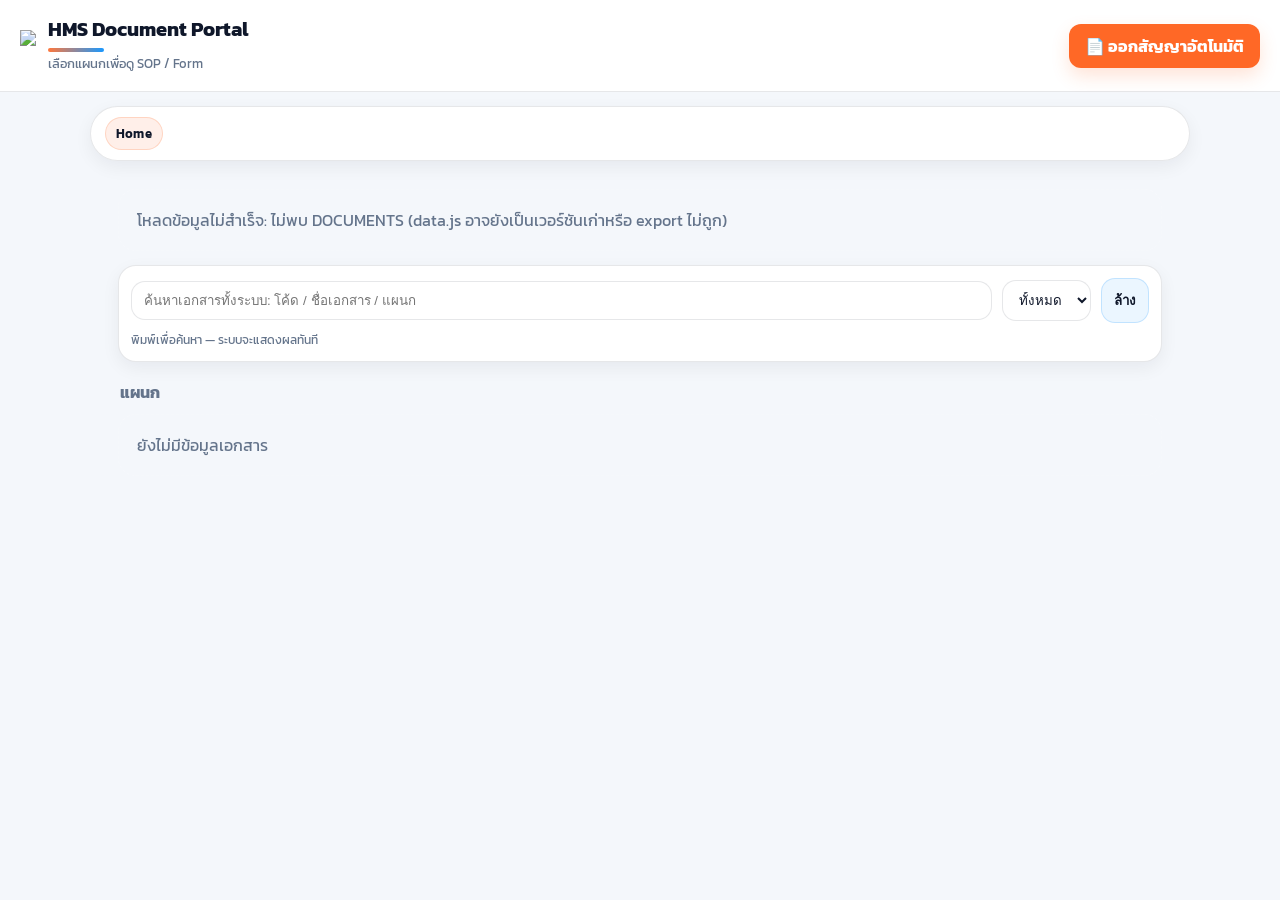
==== index.html @ 4b631b5f "Add files via upload" ====
<!doctype html>
<html lang="th">
<head>
  <meta charset="utf-8" />
  <meta name="viewport" content="width=device-width, initial-scale=1" />
  <title>HMS Document Portal</title>
  <link rel="stylesheet" href="style.css" />
  <!-- Cache busting: เปลี่ยนเลขท้ายเมื่ออัปเดต data.js -->
  <script src="https://script.google.com/macros/s/AKfycbwoxC25CaFW2_bswaItrq_OuajYh7gsA78AdLjAT5m0uGqXtdOHcvhyPQL_S8T27vEV/exec?format=js&v=20260223"></script>
</head>
<body>
  <header class="topbar">
    <div class="brand">
      <div class="brand-logo"><img class="brand-img" src="https://www.humansoft.co.th/assets/images/logos/logo-text.svg" alt="Humansoft" loading="lazy" referrerpolicy="no-referrer" /></div>
      <div>
        <div class="brand-title">HMS Document Portal</div>
        <div class="brand-sub">เลือกแผนกเพื่อดู SOP / Form</div>
      </div>
    </div>

    <a class="btn-contract" target="_blank"
       href="https://script.google.com/macros/s/AKfycbyyQfedHKT8nYrEz9wgghMWUBE8XlbXi8UFg5OtmXmQ_pepdoXEgoOCa4VqMFRtGZeR/exec">
      📄 ออกสัญญาอัตโนมัติ
    </a>
</header>
  <!-- ===== Breadcrumb Start ===== -->
  <nav class="breadcrumb" aria-label="Breadcrumb">
    <div id="breadcrumbContainer"></div>
  </nav>
  <!-- ===== Breadcrumb End ===== -->


  <main class="container">
    <!-- ✅ สรุปจำนวนทั้งบริษัท -->
    <div class="stats" id="stats"></div>

    <!-- ✅ Search ทั้งระบบ -->
    <div class="searchbar">
      <div class="searchrow">
        <input id="q" class="searchinput" placeholder="ค้นหาเอกสารทั้งระบบ: โค้ด / ชื่อเอกสาร / แผนก" autocomplete="off" />
        <select id="typeFilter" class="searchselect" title="กรองประเภท">
          <option value="all">ทั้งหมด</option>
          <option value="sop">SOP</option>
          <option value="form">Form</option>
        </select>
        <button id="btnClear" class="searchbtn" type="button">ล้าง</button>
      </div>
      <div id="searchHint" class="searchhint">พิมพ์เพื่อค้นหา — ระบบจะแสดงผลทันที</div>
    </div>

    <div id="searchResults" class="results" style="display:none;"></div>

    <h2 class="section-title">แผนก</h2>
    <div id="deptGrid" class="grid"></div>
  </main>

  <script>
    const grid = document.getElementById("deptGrid");
    const statsEl = document.getElementById("stats");
    const qEl = document.getElementById("q");
    const typeFilterEl = document.getElementById("typeFilter");
    const resultsEl = document.getElementById("searchResults");
    const btnClear = document.getElementById("btnClear");

    const DOCS = window.DOCUMENTS || (typeof DOCUMENTS !== "undefined" ? DOCUMENTS : null);

    function safeStr(v){ return (v ?? "").toString(); }
    function norm(s){ return safeStr(s).trim().toLowerCase(); }

    function buildKeys() {
      let keys = Object.keys(DOCS || {});
      keys = keys.filter(k => {
        const d = DOCS[k] || {};
        const sopCount = (d.sop || []).length;
        const formCount = (d.form || []).length;
        return (sopCount + formCount) > 0;
      });

      keys.sort((a, b) => {
        if (a === "Formที่ใช้บ่อย") return -1;
        if (b === "Formที่ใช้บ่อย") return 1;
        return a.localeCompare(b, "th");
      });

      return keys;
    }

    function renderDeptGrid(keys) {
      grid.innerHTML = keys.map(k => {
        const d = DOCS[k] || {};
        const sopCount = (d.sop || []).length;
        const formCount = (d.form || []).length;

        return `
          <a class="card" href="department.html?dept=${encodeURIComponent(k)}">
            <div class="card-head">
              <div class="card-ic">${d.icon || "📁"}</div>
              <div>
                <div class="card-title">${d.name || k}</div>
                <div class="card-desc">${d.desc || ""}</div>
              </div>
            </div>
            <div class="card-meta">
              <span class="pill">SOP ${sopCount}</span>
              <span class="pill">Form ${formCount}</span>
            </div>
          </a>
        `;
      }).join("");

      if (!grid.innerHTML.trim()) {
        grid.innerHTML = `<div class="empty">ยังไม่มีข้อมูลเอกสาร</div>`;
      }
    }

    function computeStats(keys){
      let totalSop = 0, totalForm = 0;
      keys.forEach(k => {
        const d = DOCS[k] || {};
        totalSop += (d.sop || []).length;
        totalForm += (d.form || []).length;
      });
      return { deptCount: keys.length, totalSop, totalForm, totalDocs: totalSop + totalForm };
    }

    function renderStats(s){
      statsEl.innerHTML = `
        <div class="stat">
          <div class="stat-k">แผนกทั้งหมด</div>
          <div class="stat-v">${s.deptCount}</div>
        </div>
        <div class="stat">
          <div class="stat-k">SOP ทั้งหมด</div>
          <div class="stat-v">${s.totalSop}</div>
        </div>
        <div class="stat">
          <div class="stat-k">Form ทั้งหมด</div>
          <div class="stat-v">${s.totalForm}</div>
        </div>
        <div class="stat">
          <div class="stat-k">เอกสารรวม</div>
          <div class="stat-v">${s.totalDocs}</div>
        </div>
      `;
    }

    function buildAllDocs(keys){
      const out = [];
      keys.forEach(k => {
        const d = DOCS[k] || {};
        const deptName = d.name || k;
        const deptIcon = d.icon || "📁";
        (d.sop || []).forEach(item => out.push({
          type: "sop",
          deptKey: k,
          deptName,
          deptIcon,
          code: safeStr(item.code),
          title: safeStr(item.title),
          url: safeStr(item.url),
          version: safeStr(item.version || item.ver || ""),
          updated: safeStr(item.updated || item.last_updated || "")
        }));
        (d.form || []).forEach(item => out.push({
          type: "form",
          deptKey: k,
          deptName,
          deptIcon,
          code: safeStr(item.code),
          title: safeStr(item.title),
          url: safeStr(item.url),
          version: safeStr(item.version || item.ver || ""),
          updated: safeStr(item.updated || item.last_updated || "")
        }));
      });
      return out;
    }

    function matches(item, q){
      if (!q) return true;
      const hay = norm(
        `${item.deptKey} ${item.deptName} ${item.type} ${item.code} ${item.title}`
      );
      return hay.includes(q);
    }

    function renderResults(list){
      if (!list.length){
        resultsEl.style.display = "block";
        resultsEl.innerHTML = `<div class="empty">ไม่พบผลลัพธ์</div>`;
        return;
      }

      const limited = list.slice(0, 50); // กันยาวเกิน
      resultsEl.style.display = "block";
      resultsEl.innerHTML = `
        <div class="results-head">
          <div class="results-title">ผลลัพธ์ (${list.length}${list.length>50 ? "+":""})</div>
          <div class="results-sub">แสดงสูงสุด 50 รายการ</div>
        </div>
        <div class="results-list">
          ${limited.map(item => {
            const label = item.type === "sop" ? "📘 SOP" : "🧾 Form";
            const badgeVer = item.version ? `<span class="badge">v${item.version}</span>` : "";
            const badgeUpd = item.updated ? `<span class="badge ghost">${item.updated}</span>` : "";
            const right = item.url
              ? `<a class="btn-download" href="${item.url}" target="_blank" rel="noopener">⬇ ดาวน์โหลด</a>`
              : `<span class="btn-disabled">ยังไม่พร้อม</span>`;
            const openDept = `docs.html?dept=${encodeURIComponent(item.deptKey)}&type=${encodeURIComponent(item.type)}`;

            return `
              <div class="doc-card">
                <div class="doc-left">
                  <div class="doc-ic">${item.deptIcon}</div>
                  <div>
                    <div class="doc-title">${label} · ${item.deptName}</div>
                    <div class="doc-sub">
                      <span class="mono">${item.code}</span>
                      <span class="sep">—</span>
                      <span>${item.title}</span>
                      ${badgeVer}
                      ${badgeUpd}
                    </div>
                    <a class="link-muted" href="${openDept}">ดูเอกสารในแผนก</a>
                  </div>
                </div>
                ${right}
              </div>
            `;
          }).join("")}
        </div>
      `;
    }

    function runSearch(){
      const keys = buildKeys();
      const allDocs = buildAllDocs(keys);

      const q = norm(qEl.value);
      const typeFilter = typeFilterEl.value;

      const filtered = allDocs.filter(item => {
        const typeOk = (typeFilter === "all") || (item.type === typeFilter);
        return typeOk && matches(item, q);
      });

      const hasQuery = q.length > 0 || typeFilter !== "all";

      if (!hasQuery){
        resultsEl.style.display = "none";
        resultsEl.innerHTML = "";
        return;
      }
      renderResults(filtered);
    }

    // boot
    if (!DOCS) {
      statsEl.innerHTML = `<div class="empty">โหลดข้อมูลไม่สำเร็จ: ไม่พบ DOCUMENTS (data.js อาจยังเป็นเวอร์ชันเก่าหรือ export ไม่ถูก)</div>`;
      grid.innerHTML = `<div class="empty">ยังไม่มีข้อมูลเอกสาร</div>`;
    } else {
      const keys = buildKeys();
      renderStats(computeStats(keys));
      renderDeptGrid(keys);

      qEl.addEventListener("input", runSearch);
      typeFilterEl.addEventListener("change", runSearch);
      btnClear.addEventListener("click", () => {
        qEl.value = "";
        typeFilterEl.value = "all";
        runSearch();
        qEl.focus();
      });
    }
  </script>

<script>
(function(){
  const el = document.getElementById("breadcrumbContainer");
  if(!el) return;
  el.innerHTML = '<span class="bc-item is-current" aria-current="page">Home</span>';
})();
</script>

</body>
</html>
---- style.css ----
@import url('https://fonts.googleapis.com/css2?family=Kanit:wght@300;400;500;600;700;800&display=swap');

:root{
  --bg:#f6f8fb;
  --card:rgba(255,255,255,.92);
  --muted:#475569;
  --text:#0f172a;
  --line:rgba(15,23,42,.10);

  --brand:#ff6826;   /* Humansoft Orange */
  --accent:#008dff;  /* Humansoft Blue */

  --pill:rgba(15,23,42,.06);
  --shadow:0 10px 30px rgba(15,23,42,.08);
  --shadow2:0 16px 44px rgba(15,23,42,.12);
  --r:16px;
}

*{ box-sizing:border-box; }
body{
  margin:0;
  font-family:"Kanit", ui-sans-serif, system-ui, -apple-system, Segoe UI, Roboto, Arial, sans-serif;
  background: radial-gradient(1200px 600px at 20% -10%, rgba(0,141,255,.12), transparent 60%), radial-gradient(1000px 520px at 80% 0%, rgba(255,104,38,.12), transparent 55%), var(--bg);
  color:var(--text);
}

a{ color:inherit; }

.topbar{
  display:flex;
  align-items:center;
  gap:16px;
  padding:18px 20px;
  border-bottom:1px solid var(--line);
  position:sticky;
  top:0;
  backdrop-filter: blur(10px);
  background: rgba(246,248,251,.78);
  z-index:10;
}

.brand{ display:flex; align-items:center; gap:12px; }
.brand.small .brand-title{ font-size:18px; }
.brand.small .brand-sub{ font-size:13px; }
.brand-logo{
  width:42px; height:42px;
  border-radius:14px;
  background: rgba(15,23,42,.06);
  display:flex; align-items:center; justify-content:center;
  font-size:20px;
}
.brand-title{ font-size:20px; font-weight:700; line-height:1.1; }
.brand-sub{ font-size:13px; color:var(--muted); margin-top:2px; }

.back{
  text-decoration:none;
  color:var(--muted);
  padding:8px 10px;
  border:1px solid var(--line);
  border-radius:12px;
}
.back:hover{ color:var(--text); }

.btn-contract{
  margin-left:auto;
  background: var(--brand);
  color:#fff;
  font-weight:700;
  padding:10px 14px;
  border-radius:14px;
  text-decoration:none;
  white-space:nowrap;
}
.btn-contract:hover{ filter:brightness(.95); }

.container{
  max-width:1080px;
  margin:0 auto;
  padding:22px 18px 40px;
}

.grid{
  display:grid;
  grid-template-columns: repeat(auto-fit, minmax(260px, 1fr));
  gap:14px;
}

.card{
  text-decoration:none;
  background: rgba(16,26,46,.75);
  border:1px solid var(--line);
  border-radius:18px;
  padding:14px;
  transition: transform .08s ease, border-color .12s ease;
}
.card:hover{ transform: translateY(-1px); border-color: rgba(255,255,255,.18); }
.card-head{ display:flex; gap:12px; align-items:flex-start; }
.card-ic{
  width:40px; height:40px;
  border-radius:14px;
  background: rgba(15,23,42,.06);
  display:flex; align-items:center; justify-content:center;
  font-size:20px;
}
.card-title{ font-size:18px; font-weight:700; }
.card-desc{ font-size:13px; color:var(--muted); margin-top:2px; }
.card-meta{ margin-top:12px; display:flex; gap:8px; flex-wrap:wrap; }
.pill{
  font-size:12px;
  padding:4px 10px;
  border-radius:999px;
  background: var(--pill);
  border:1px solid var(--line);
  color: var(--muted);
}

.actions{ display:flex; gap:12px; flex-wrap:wrap; }
.btn{
  display:inline-flex;
  align-items:center;
  gap:8px;
  padding:10px 14px;
  border-radius:14px;
  border:1px solid var(--line);
  background: rgba(255,255,255,.06);
  text-decoration:none;
  font-weight:700;
}
.btn:hover{ border-color: rgba(255,255,255,.18); }

.doc-list{ display:flex; flex-direction:column; gap:10px; }
.doc-card{
  background: rgba(16,26,46,.75);
  border:1px solid var(--line);
  border-radius:18px;
  padding:12px;
  display:flex;
  align-items:center;
  justify-content:space-between;
  gap:12px;
}
.doc-left{ display:flex; gap:12px; align-items:flex-start; }
.doc-ic{
  width:38px; height:38px;
  border-radius:14px;
  background: rgba(15,23,42,.06);
  display:flex; align-items:center; justify-content:center;
}
.doc-title{ font-weight:700; font-size:15px; line-height:1.35; }

.btn-download{
  text-decoration:none;
  font-weight:800;
  padding:8px 12px;
  border-radius:14px;
  background: rgba(255,255,255,.10);
  border:1px solid rgba(255,255,255,.14);
  white-space:nowrap;
}
.btn-download:hover{ border-color: rgba(255,255,255,.24); }

.btn-disabled{
  font-weight:800;
  padding:8px 12px;
  border-radius:14px;
  background: rgba(255,255,255,.04);
  border:1px dashed rgba(255,255,255,.14);
  color: var(--muted);
  white-space:nowrap;
}

.empty{
  padding:18px;
  border:1px dashed rgba(255,255,255,.14);
  border-radius:18px;
  color: var(--muted);
  background: rgba(255,255,255,.03);
}


/* ===== Enhancements: Stats + Search + Badges (2026-02) ===== */

.section-title{
  margin: 18px 2px 10px;
  font-size: 16px;
  color: var(--muted);
  font-weight: 700;
}

.stats{
  display:grid;
  grid-template-columns: repeat(auto-fit, minmax(160px, 1fr));
  gap:10px;
  margin-bottom: 14px;
}
.stats.compact{
  grid-template-columns: repeat(auto-fit, minmax(140px, 1fr));
  margin-bottom: 12px;
}
.stat{
  background: rgba(16,26,46,.65);
  border:1px solid var(--line);
  border-radius:18px;
  padding:12px 14px;
}
.stat-k{ font-size:12px; color: var(--muted); }
.stat-v{ font-size:22px; font-weight:800; margin-top:2px; }

.searchbar{
  background: rgba(16,26,46,.55);
  border:1px solid var(--line);
  border-radius:18px;
  padding:12px;
  margin-bottom: 12px;
}
.searchbar.compact{ padding:10px; }
.searchrow{
  display:flex;
  gap:10px;
  align-items:center;
  flex-wrap:wrap;
}
.searchinput{
  flex: 1 1 320px;
  padding:11px 12px;
  border-radius:14px;
  border:1px solid var(--line);
  background: rgba(255,255,255,.04);
  color: var(--text);
  outline: none;
}
.searchinput:focus{ border-color: rgba(255,255,255,.22); }

.searchselect{
  padding:11px 12px;
  border-radius:14px;
  border:1px solid var(--line);
  background: rgba(255,255,255,.04);
  color: var(--text);
  outline: none;
}
.searchselect:focus{ border-color: rgba(255,255,255,.22); }

.searchbtn{
  padding:11px 12px;
  border-radius:14px;
  border:1px solid var(--line);
  background: rgba(255,255,255,.06);
  color: var(--text);
  font-weight:800;
  cursor:pointer;
}
.searchbtn:hover{ border-color: rgba(255,255,255,.18); }

.searchhint{
  margin-top:8px;
  color: var(--muted);
  font-size: 12px;
}

.results{ margin-bottom: 14px; }
.results-head{
  display:flex;
  align-items:baseline;
  justify-content:space-between;
  margin: 8px 2px 10px;
}
.results-title{ font-weight:800; }
.results-sub{ color: var(--muted); font-size: 12px; }
.results-list{ display:flex; flex-direction:column; gap:10px; }

.doc-sub{
  margin-top:4px;
  color: var(--muted);
  font-size: 13px;
  line-height: 1.35;
}
.mono{
  font-family: ui-monospace, SFMono-Regular, Menlo, Monaco, Consolas, "Liberation Mono", "Courier New", monospace;
  font-weight: 700;
  color: var(--text);
}
.sep{ opacity: .8; margin: 0 6px; }

.badge{
  display:inline-block;
  margin-left:8px;
  padding:2px 8px;
  border-radius:999px;
  font-size: 12px;
  font-weight: 800;
  border: 1px solid rgba(255,255,255,.14);
  background: rgba(15,23,42,.06);
  color: var(--text);
  vertical-align: middle;
}
.badge.ghost{
  background: rgba(255,255,255,.04);
  color: var(--muted);
}

.link-muted{
  display:inline-block;
  margin-top:6px;
  color: var(--muted);
  font-size: 12px;
  text-decoration:none;
}
.link-muted:hover{ color: var(--text); text-decoration: underline; }


/* ===== Humansoft logo in header ===== */
.hs-logo{
  height: 28px;
  width: auto;
  margin-left: auto;
  opacity: .95;
  filter: drop-shadow(0 6px 16px rgba(15,23,42,.12));
}

/* ===== Breadcrumb ===== */
.breadcrumb{
  max-width: 1100px;
  margin: 14px auto 6px;
  padding: 10px 14px;
  border: 1px solid var(--line);
  border-radius: 999px;
  background: rgba(255,255,255,.80);
  backdrop-filter: blur(10px);
  display: flex;
  align-items: center;
  gap: 8px;
  box-shadow: 0 6px 18px rgba(15,23,42,.06);
}
#breadcrumbContainer{ display:flex; flex-wrap:wrap; align-items:center; gap:8px; }

.bc-item{
  color: var(--muted);
  text-decoration: none;
  font-weight: 600;
  font-size: 13px;
  letter-spacing: .2px;
  padding: 6px 10px;
  border-radius: 999px;
  transition: transform .18s ease, color .18s ease, background-color .18s ease, box-shadow .18s ease;
}
.bc-item:hover{
  color: var(--accent);
  background: rgba(0,141,255,.08);
  transform: translateY(-1px);
}
.bc-item.is-current{
  color: var(--text);
  background: rgba(255,104,38,.10);
  border: 1px solid rgba(255,104,38,.20);
}
.bc-sep{
  color: rgba(71,85,105,.70);
  font-weight: 800;
}

/* ===== Corporate polish: smooth hover for cards/buttons ===== */
.card{
  background: var(--card);
  border: 1px solid var(--line);
  border-radius: calc(var(--r) + 2px);
  box-shadow: var(--shadow);
  transition: transform .22s cubic-bezier(.2,.8,.2,1),
              box-shadow .22s cubic-bezier(.2,.8,.2,1),
              border-color .22s ease,
              background-color .22s ease;
}
.card:hover{
  transform: translateY(-2px);
  box-shadow: var(--shadow2);
  border-color: rgba(0,141,255,.22);
}
.card:active{ transform: translateY(0px) scale(.99); }

.btn, .btn-contract, .back{
  transition: transform .18s ease, box-shadow .18s ease, background-color .18s ease, border-color .18s ease;
}
.btn:hover, .btn-contract:hover, .back:hover{
  transform: translateY(-1px);
  box-shadow: 0 10px 22px rgba(15,23,42,.10);
}
.btn:active, .btn-contract:active, .back:active{
  transform: translateY(0px) scale(.99);
}

:focus-visible{
  outline: 3px solid rgba(0,141,255,.25);
  outline-offset: 3px;
  border-radius: 10px;
}

/* heading accent line (ปลอดภัย ไม่กระทบโครง) */
.brand-title{
  position: relative;
}
.brand-title::after{
  content:"";
  display:block;
  width: 56px;
  height: 4px;
  margin-top: 8px;
  border-radius: 999px;
  background: linear-gradient(90deg, var(--brand), var(--accent));
  opacity: .9;
}

/* reduce motion */
@media (prefers-reduced-motion: reduce){
  *{ transition: none !important; scroll-behavior:auto !important; }
}


/* ===== MERGED Light Corporate Overrides (2026-02-23) ===== */
:root{
  --bg:#f4f7fb;
  --card:#ffffff;
  --muted:#64748b;
  --text:#0f172a;
  --line:rgba(15,23,42,.10);
}

body{
  background: var(--bg) !important;
}

/* Header: clean white, button on top-right */
.topbar{
  background:#ffffff !important;
  border-bottom:1px solid var(--line) !important;
  backdrop-filter:none !important;
}

/* Brand logo as Humansoft image */
.brand-logo{
  width:auto !important;
  height:auto !important;
  background: transparent !important;
  border-radius: 0 !important;
  font-size: 0 !important;
}
.brand-img{
  height: 32px;
  width: auto;
  display:block;
}

/* Keep action button rightmost */
.btn-contract{
  margin-left:auto !important;
  border-radius: 12px !important;
  padding: 10px 16px !important;
  box-shadow: 0 8px 18px rgba(255,104,38,.18) !important;
}
.btn-contract:hover{ filter:brightness(.97); }

/* Remove duplicate logo element if still present */
.hs-logo{ display:none !important; }

/* Stats + Search + Cards: make them white instead of dark */
.stat,
.searchbar,
.card,
.doc-card{
  background:#ffffff !important;
  border:1px solid var(--line) !important;
  box-shadow: 0 6px 18px rgba(15,23,42,.06) !important;
}

.searchinput,
.searchselect{
  background:#ffffff !important;
  border:1px solid var(--line) !important;
  color: var(--text) !important;
}
.searchbtn{
  background: rgba(0,141,255,.08) !important;
  border:1px solid rgba(0,141,255,.18) !important;
}
.searchbtn:hover{ background: rgba(0,141,255,.12) !important; }

/* Pills + badges softer on light */
.pill{
  background: rgba(15,23,42,.06) !important;
  border:1px solid rgba(15,23,42,.10) !important;
  color: var(--muted) !important;
}
.badge{
  border:1px solid rgba(15,23,42,.10) !important;
  background: rgba(15,23,42,.06) !important;
}
.badge.ghost{
  background: rgba(15,23,42,.04) !important;
}

/* Download button: more "makes sense" */
.btn-download{
  background: var(--accent) !important;
  border: none !important;
  color: #fff !important;
  font-weight: 800 !important;
  padding: 8px 14px !important;
  border-radius: 12px !important;
  box-shadow: 0 8px 18px rgba(0,141,255,.18) !important;
}
.btn-download:hover{
  filter: brightness(.96) !important;
}

/* Disabled state stays subtle */
.btn-disabled{
  background: rgba(15,23,42,.04) !important;
  border:1px dashed rgba(15,23,42,.18) !important;
}

/* Breadcrumb already light; keep as-is but ensure contrast */
.breadcrumb{
  background: rgba(255,255,255,.95) !important;
}

/* Fix muted links readability on light */
.link-muted{ color: var(--muted) !important; }
.link-muted:hover{ color: var(--text) !important; }

/* Ensure card hover still nice on light */
.card:hover{
  border-color: rgba(0,141,255,.22) !important;
}
.doc-card:hover{
  border-color: rgba(0,141,255,.18) !important;
}
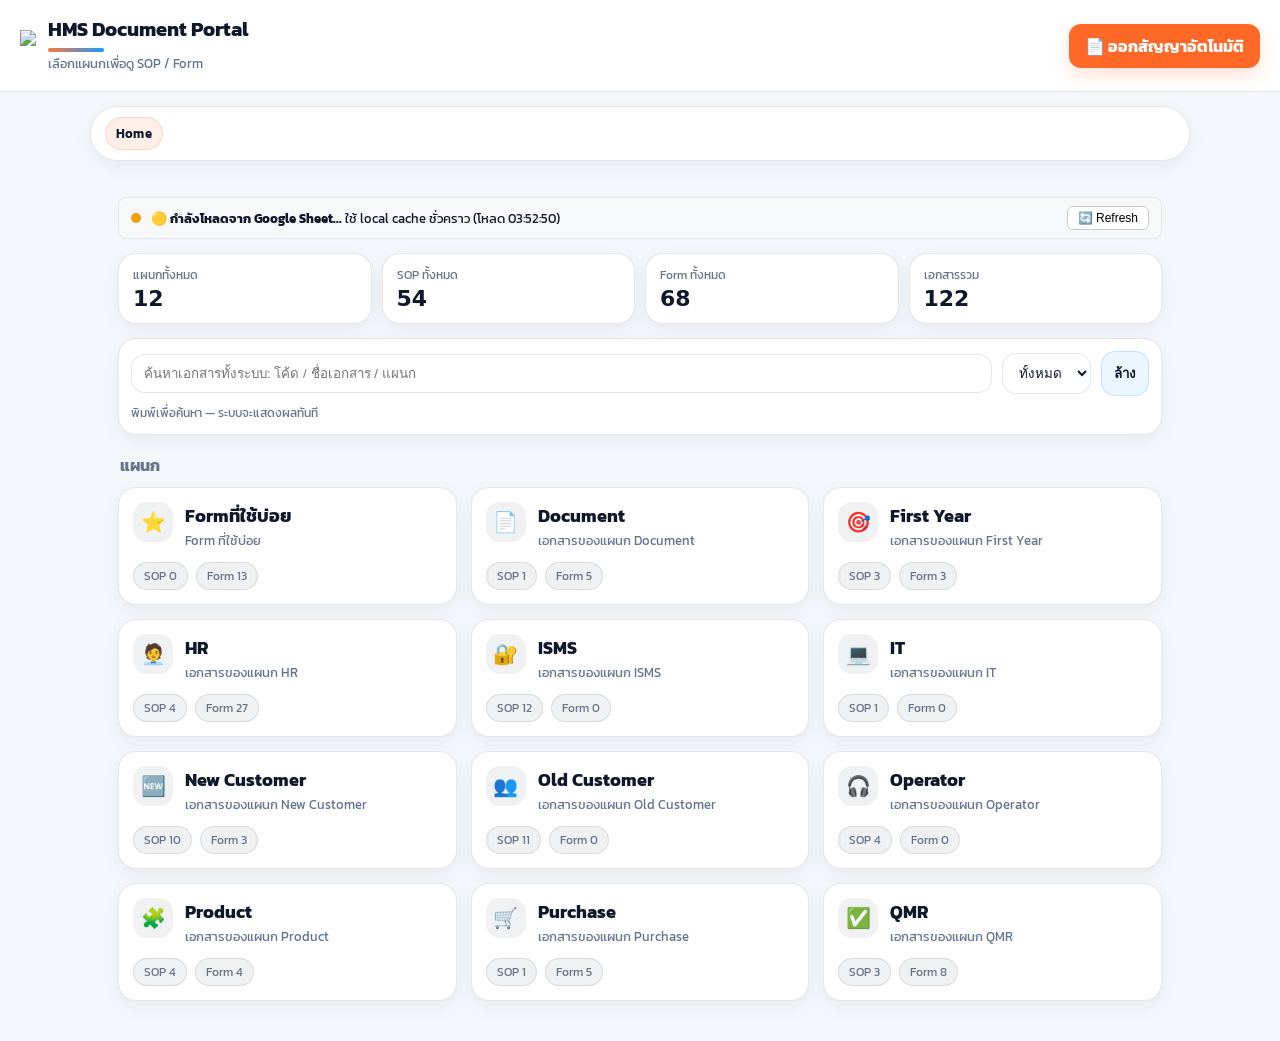
==== commit c53b1574: "Add files via upload" ====
--- a/index.html
+++ b/index.html
@@ -5,8 +5,19 @@
   <meta name="viewport" content="width=device-width, initial-scale=1" />
   <title>HMS Document Portal</title>
   <link rel="stylesheet" href="style.css" />
-  <!-- Cache busting: เปลี่ยนเลขท้ายเมื่ออัปเดต data.js -->
-  <script src="https://script.google.com/macros/s/AKfycbwoxC25CaFW2_bswaItrq_OuajYh7gsA78AdLjAT5m0uGqXtdOHcvhyPQL_S8T27vEV/exec?format=js&v=20260223"></script>
+
+  <!-- ============================================================ -->
+  <!-- 🔄 HYBRID DATA LOADING — Pure Static (No Apps Script)         -->
+  <!--    1) data.js (local)        = baseline render                -->
+  <!--    2) sheet-loader.js (live) = async fetch CSV จาก Sheet      -->
+  <!--    3) re-render หลังโหลด    = ข้อมูลล่าสุดเสมอ              -->
+  <!-- ============================================================ -->
+  <script src="data.js?v=20260427"></script>
+  <script src="sheet-loader.js?v=20260427"></script>
+  <script>
+    window.__DATA_SOURCE__ = "local";
+    window.__DATA_LOADED_AT__ = new Date().toISOString();
+  </script>
 </head>
 <body>
   <header class="topbar">
@@ -19,7 +30,7 @@
     </div>
 
     <a class="btn-contract" target="_blank"
-       href="https://script.google.com/macros/s/AKfycbyyQfedHKT8nYrEz9wgghMWUBE8XlbXi8UFg5OtmXmQ_pepdoXEgoOCa4VqMFRtGZeR/exec">
+       href="https://script.google.com/macros/s/AKfycbyk6iSvJttfwoQ1PmQD_h-_3Cxkp8AEmJtpWrxV7bpDMcEc3YlZYMUVerOeUfLD35jv/exec">
       📄 ออกสัญญาอัตโนมัติ
     </a>
 </header>
@@ -31,6 +42,13 @@
 
 
   <main class="container">
+    <!-- 🟢 Data Freshness Indicator -->
+    <div id="dataStatus" style="display:flex;align-items:center;gap:10px;font-size:13px;margin:8px 0 14px 0;padding:8px 12px;border-radius:8px;background:#f6f8fa;border:1px solid #e1e4e8;">
+      <span id="dataStatusDot" style="width:10px;height:10px;border-radius:50%;background:#999;"></span>
+      <span id="dataStatusText">กำลังตรวจสอบแหล่งข้อมูล...</span>
+      <button id="btnHardRefresh" type="button" style="margin-left:auto;padding:4px 10px;border:1px solid #ccc;border-radius:6px;background:#fff;cursor:pointer;font-size:12px;">🔄 Refresh</button>
+    </div>
+
     <!-- ✅ สรุปจำนวนทั้งบริษัท -->
     <div class="stats" id="stats"></div>
 
@@ -62,7 +80,8 @@
     const resultsEl = document.getElementById("searchResults");
     const btnClear = document.getElementById("btnClear");
 
-    const DOCS = window.DOCUMENTS || (typeof DOCUMENTS !== "undefined" ? DOCUMENTS : null);
+    // ใช้ let แทน const — จะ reassign หลัง sheet-loader fetch สำเร็จ
+    let DOCS = window.DOCUMENTS || (typeof DOCUMENTS !== "undefined" ? DOCUMENTS : null);
 
     function safeStr(v){ return (v ?? "").toString(); }
     function norm(s){ return safeStr(s).trim().toLowerCase(); }
@@ -204,7 +223,7 @@
             const badgeVer = item.version ? `<span class="badge">v${item.version}</span>` : "";
             const badgeUpd = item.updated ? `<span class="badge ghost">${item.updated}</span>` : "";
             const right = item.url
-              ? `<a class="btn-download" href="${item.url}" target="_blank" rel="noopener">⬇ ดาวน์โหลด</a>`
+              ? `<a class="btn-download" href="${item.url}" target="_blank" rel="noopener">👁 ดูเอกสาร</a>`
               : `<span class="btn-disabled">ยังไม่พร้อม</span>`;
             const openDept = `docs.html?dept=${encodeURIComponent(item.deptKey)}&type=${encodeURIComponent(item.type)}`;
 
@@ -254,23 +273,48 @@
       renderResults(filtered);
     }
 
-    // boot
-    if (!DOCS) {
-      statsEl.innerHTML = `<div class="empty">โหลดข้อมูลไม่สำเร็จ: ไม่พบ DOCUMENTS (data.js อาจยังเป็นเวอร์ชันเก่าหรือ export ไม่ถูก)</div>`;
-      grid.innerHTML = `<div class="empty">ยังไม่มีข้อมูลเอกสาร</div>`;
-    } else {
+    // ====== Render orchestration (callable หลายครั้ง — re-render หลัง Sheet load) ======
+    function renderAll() {
+      if (!DOCS) {
+        statsEl.innerHTML = `<div class="empty">โหลดข้อมูลไม่สำเร็จ: ไม่พบ DOCUMENTS</div>`;
+        grid.innerHTML = `<div class="empty">ยังไม่มีข้อมูลเอกสาร</div>`;
+        return;
+      }
       const keys = buildKeys();
       renderStats(computeStats(keys));
       renderDeptGrid(keys);
-
-      qEl.addEventListener("input", runSearch);
-      typeFilterEl.addEventListener("change", runSearch);
-      btnClear.addEventListener("click", () => {
-        qEl.value = "";
-        typeFilterEl.value = "all";
-        runSearch();
-        qEl.focus();
-      });
+      runSearch(); // refresh search results ถ้า user พิมพ์ค้นไว้แล้ว
+    }
+
+    // ====== Setup listeners ครั้งเดียว ======
+    qEl.addEventListener("input", runSearch);
+    typeFilterEl.addEventListener("change", runSearch);
+    btnClear.addEventListener("click", () => {
+      qEl.value = "";
+      typeFilterEl.value = "all";
+      runSearch();
+      qEl.focus();
+    });
+
+    // First render (ใช้ local data.js)
+    renderAll();
+
+    // ====== Async fetch จาก Google Sheet → re-render เมื่อสำเร็จ ======
+    if (window.HMSDocLoader && typeof window.HMSDocLoader.load === "function") {
+      window.HMSDocLoader.load()
+        .then(liveDocs => {
+          DOCS = liveDocs;
+          window.DOCUMENTS = liveDocs;
+          window.__DATA_SOURCE__ = "live";
+          window.__DATA_LOADED_AT__ = new Date().toISOString();
+          renderAll();
+          // อัปเดต freshness indicator
+          if (typeof window.__updateDataStatus__ === "function") window.__updateDataStatus__();
+          console.log("[HMSDoc] ✅ Live data loaded from Google Sheet");
+        })
+        .catch(err => {
+          console.warn("[HMSDoc] ⚠️ Sheet fetch failed → ใช้ local data.js ต่อ", err);
+        });
     }
   </script>
 
@@ -282,5 +326,45 @@
 })();
 </script>
 
+<!-- 🟢 Data Freshness Indicator Logic -->
+<script>
+(function(){
+  var dot = document.getElementById("dataStatusDot");
+  var txt = document.getElementById("dataStatusText");
+  var btn = document.getElementById("btnHardRefresh");
+  if (!dot || !txt) return;
+
+  function fmtTime(d){
+    return String(d.getHours()).padStart(2,"0") + ":" +
+           String(d.getMinutes()).padStart(2,"0") + ":" +
+           String(d.getSeconds()).padStart(2,"0");
+  }
+
+  // Expose globally — เรียกซ้ำได้หลัง Sheet load สำเร็จ
+  window.__updateDataStatus__ = function(){
+    var src = window.__DATA_SOURCE__ || "local";
+    var at  = window.__DATA_LOADED_AT__ ? new Date(window.__DATA_LOADED_AT__) : new Date();
+    var time = fmtTime(at);
+    if (src === "live") {
+      dot.style.background = "#22c55e";
+      txt.innerHTML = '🟢 <strong>Live</strong> — ข้อมูลล่าสุดจาก Google Sheet (อัปเดต ' + time + ')';
+    } else {
+      dot.style.background = "#f59e0b";
+      txt.innerHTML = '🟡 <strong>กำลังโหลดจาก Google Sheet...</strong> ใช้ local cache ชั่วคราว (โหลด ' + time + ')';
+    }
+  };
+
+  // Initial state
+  window.__updateDataStatus__();
+
+  if (btn) {
+    btn.addEventListener("click", function(){
+      // Hard refresh — bypass HTTP cache
+      location.reload(true);
+    });
+  }
+})();
+</script>
+
 </body>
 </html>
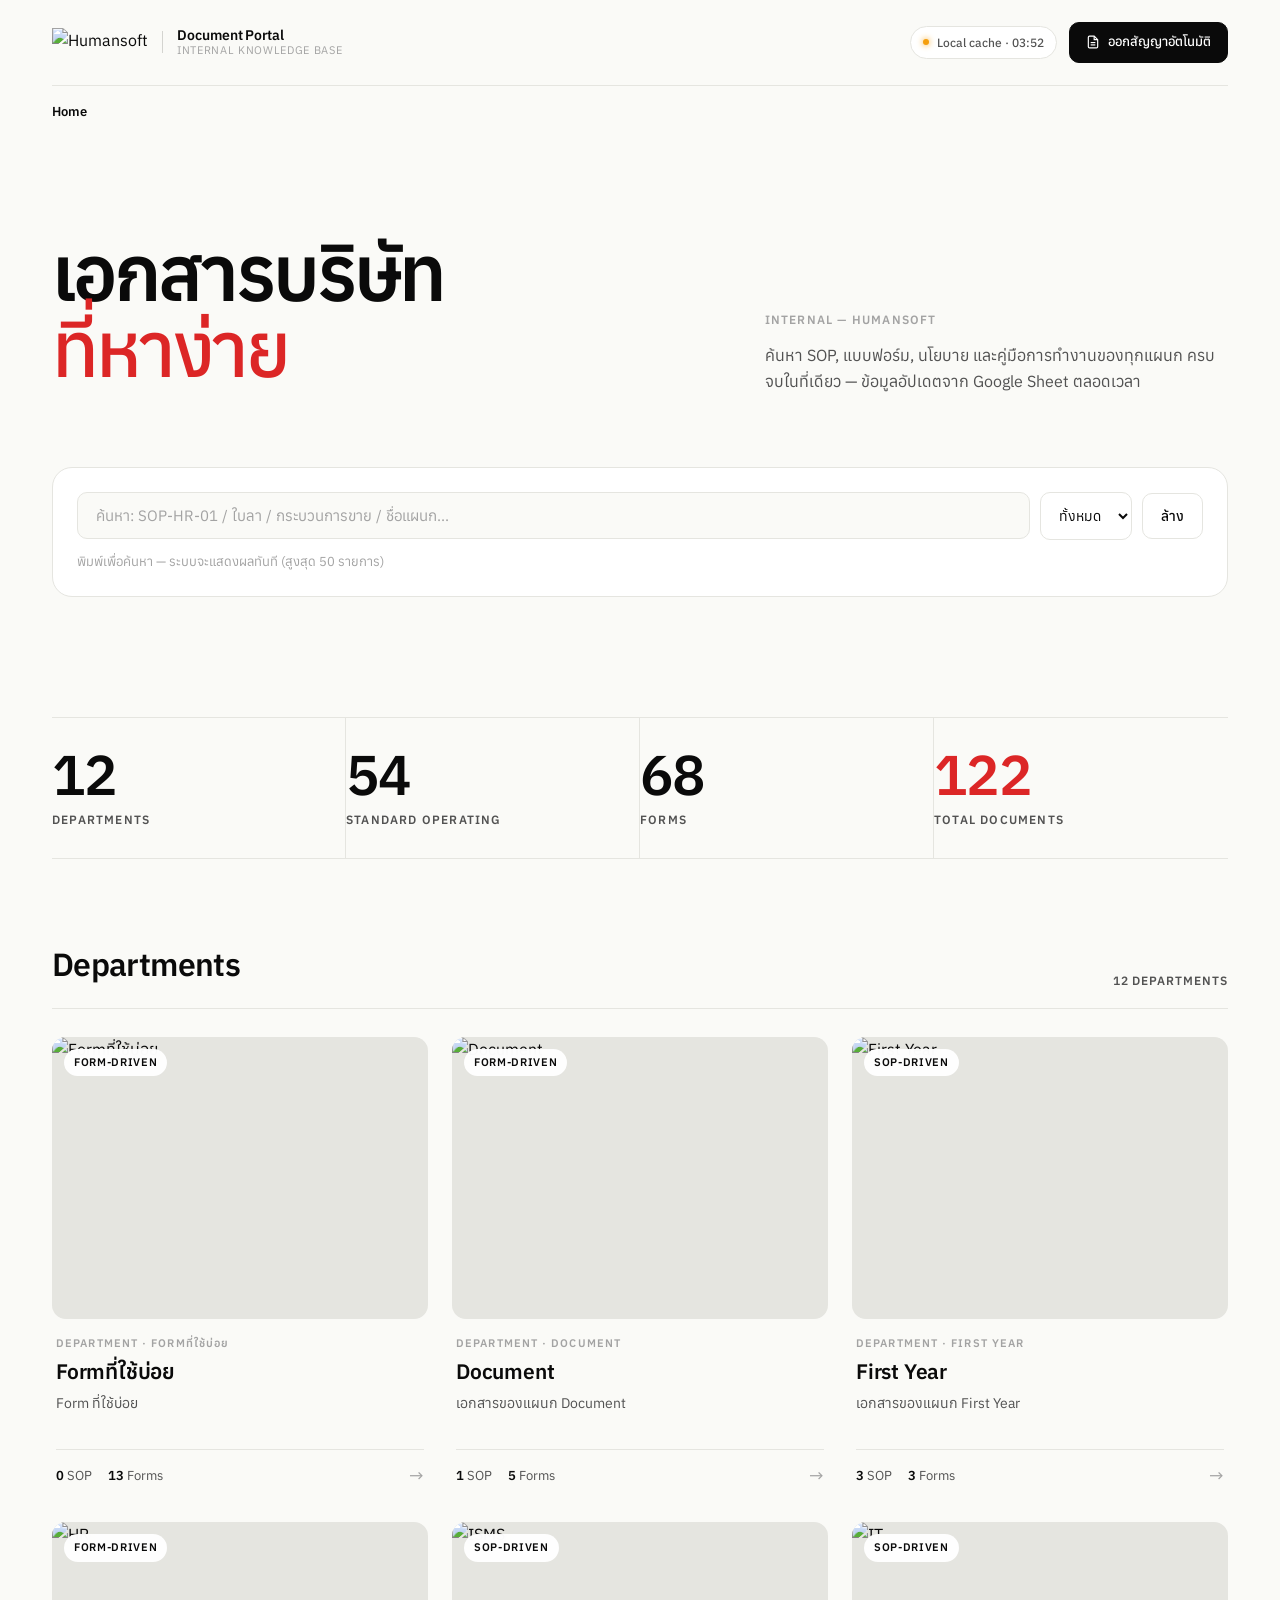
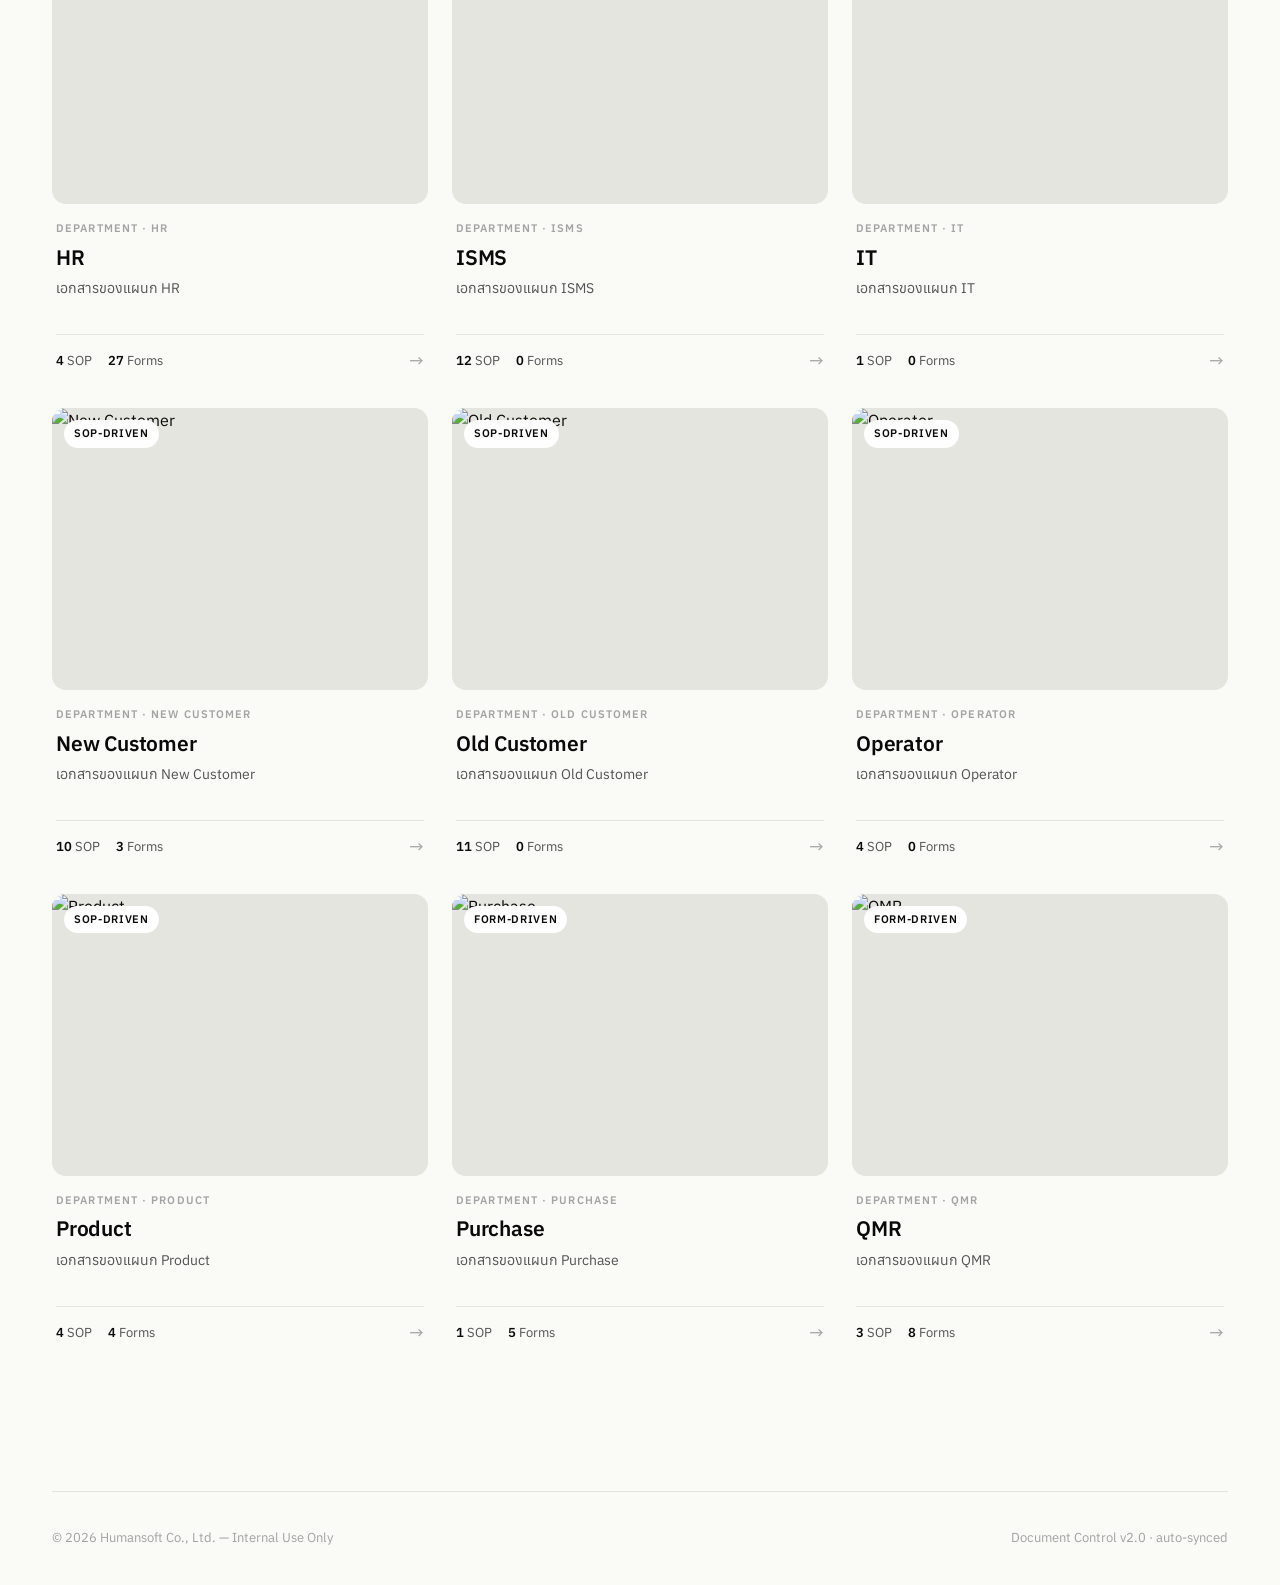
==== commit 00f38857: "Add files via upload" ====
--- a/index.html
+++ b/index.html
@@ -8,9 +8,6 @@
 
   <!-- ============================================================ -->
   <!-- 🔄 HYBRID DATA LOADING — Pure Static (No Apps Script)         -->
-  <!--    1) data.js (local)        = baseline render                -->
-  <!--    2) sheet-loader.js (live) = async fetch CSV จาก Sheet      -->
-  <!--    3) re-render หลังโหลด    = ข้อมูลล่าสุดเสมอ              -->
   <!-- ============================================================ -->
   <script src="data.js?v=20260427"></script>
   <script src="sheet-loader.js?v=20260427"></script>
@@ -20,58 +17,123 @@
   </script>
 </head>
 <body>
-  <header class="topbar">
-    <div class="brand">
-      <div class="brand-logo"><img class="brand-img" src="https://www.humansoft.co.th/assets/images/logos/logo-text.svg" alt="Humansoft" loading="lazy" referrerpolicy="no-referrer" /></div>
-      <div>
-        <div class="brand-title">HMS Document Portal</div>
-        <div class="brand-sub">เลือกแผนกเพื่อดู SOP / Form</div>
+  <div class="container">
+
+    <!-- ===== TOP BAR ===== -->
+    <header class="topbar">
+      <a class="brand" href="index.html">
+        <img class="brand-img" src="https://www.humansoft.co.th/assets/images/logos/logo-text.svg" alt="Humansoft" loading="lazy" referrerpolicy="no-referrer" />
+        <div class="brand-divider"></div>
+        <div class="brand-text">
+          <div class="brand-title">Document Portal</div>
+          <div class="brand-sub">Internal Knowledge Base</div>
+        </div>
+      </a>
+      <div class="topbar-right">
+        <div id="liveBadge" class="live-badge local"><span id="liveBadgeText">Loading…</span></div>
+        <a class="btn-contract" target="_blank" rel="noopener"
+           href="https://script.google.com/macros/s/AKfycbzgnGFsiTBcq9FoY0wa6mUWNJU2sAIti01YIjioEtryLD1NN9-EPfGOq-lP0rjK-FeP/exec">
+          <svg viewBox="0 0 24 24"><path d="M14 2H6a2 2 0 0 0-2 2v16a2 2 0 0 0 2 2h12a2 2 0 0 0 2-2V8z"/><polyline points="14 2 14 8 20 8"/><line x1="16" y1="13" x2="8" y2="13"/><line x1="16" y1="17" x2="8" y2="17"/></svg>
+          ออกสัญญาอัตโนมัติ
+        </a>
       </div>
+    </header>
+
+    <!-- ===== Breadcrumb ===== -->
+    <nav class="breadcrumb" aria-label="Breadcrumb">
+      <div id="breadcrumbContainer"></div>
+    </nav>
+
+    <!-- ===== HERO ===== -->
+    <section class="hero">
+      <div class="hero-row">
+        <div>
+          <h1>เอกสารบริษัท<br/><span class="accent">ที่หาง่าย</span></h1>
+        </div>
+        <div class="hero-meta">
+          <div class="hero-byline">Internal — Humansoft</div>
+          <p class="hero-desc">ค้นหา SOP, แบบฟอร์ม, นโยบาย และคู่มือการทำงานของทุกแผนก ครบจบในที่เดียว — ข้อมูลอัปเดตจาก Google Sheet ตลอดเวลา</p>
+        </div>
+      </div>
+
+      <!-- ===== Search ===== -->
+      <div class="searchbar">
+        <div class="searchrow">
+          <input id="q" class="searchinput" placeholder="ค้นหา: SOP-HR-01 / ใบลา / กระบวนการขาย / ชื่อแผนก..." autocomplete="off" />
+          <select id="typeFilter" class="searchselect" title="กรองประเภท">
+            <option value="all">ทั้งหมด</option>
+            <option value="sop">SOP</option>
+            <option value="form">Form</option>
+          </select>
+          <button id="btnClear" class="searchbtn" type="button">ล้าง</button>
+        </div>
+        <div id="searchHint" class="searchhint">พิมพ์เพื่อค้นหา — ระบบจะแสดงผลทันที (สูงสุด 50 รายการ)</div>
+      </div>
+    </section>
+
+    <!-- ===== Search Results ===== -->
+    <div id="searchResults" class="results" style="display:none;"></div>
+
+    <!-- ===== Stats ===== -->
+    <section class="stats" id="stats"></section>
+
+    <!-- ===== Departments ===== -->
+    <div class="section-head">
+      <h2 class="section-title">Departments</h2>
+      <div class="section-info" id="deptInfo">— departments</div>
     </div>
-
-    <a class="btn-contract" target="_blank"
-       href="https://script.google.com/macros/s/AKfycbyk6iSvJttfwoQ1PmQD_h-_3Cxkp8AEmJtpWrxV7bpDMcEc3YlZYMUVerOeUfLD35jv/exec">
-      📄 ออกสัญญาอัตโนมัติ
-    </a>
-</header>
-  <!-- ===== Breadcrumb Start ===== -->
-  <nav class="breadcrumb" aria-label="Breadcrumb">
-    <div id="breadcrumbContainer"></div>
-  </nav>
-  <!-- ===== Breadcrumb End ===== -->
-
-
-  <main class="container">
-    <!-- 🟢 Data Freshness Indicator -->
-    <div id="dataStatus" style="display:flex;align-items:center;gap:10px;font-size:13px;margin:8px 0 14px 0;padding:8px 12px;border-radius:8px;background:#f6f8fa;border:1px solid #e1e4e8;">
-      <span id="dataStatusDot" style="width:10px;height:10px;border-radius:50%;background:#999;"></span>
-      <span id="dataStatusText">กำลังตรวจสอบแหล่งข้อมูล...</span>
-      <button id="btnHardRefresh" type="button" style="margin-left:auto;padding:4px 10px;border:1px solid #ccc;border-radius:6px;background:#fff;cursor:pointer;font-size:12px;">🔄 Refresh</button>
-    </div>
-
-    <!-- ✅ สรุปจำนวนทั้งบริษัท -->
-    <div class="stats" id="stats"></div>
-
-    <!-- ✅ Search ทั้งระบบ -->
-    <div class="searchbar">
-      <div class="searchrow">
-        <input id="q" class="searchinput" placeholder="ค้นหาเอกสารทั้งระบบ: โค้ด / ชื่อเอกสาร / แผนก" autocomplete="off" />
-        <select id="typeFilter" class="searchselect" title="กรองประเภท">
-          <option value="all">ทั้งหมด</option>
-          <option value="sop">SOP</option>
-          <option value="form">Form</option>
-        </select>
-        <button id="btnClear" class="searchbtn" type="button">ล้าง</button>
-      </div>
-      <div id="searchHint" class="searchhint">พิมพ์เพื่อค้นหา — ระบบจะแสดงผลทันที</div>
-    </div>
-
-    <div id="searchResults" class="results" style="display:none;"></div>
-
-    <h2 class="section-title">แผนก</h2>
     <div id="deptGrid" class="grid"></div>
-  </main>
-
+
+    <!-- ===== Footer ===== -->
+    <footer class="footer">
+      <div>© 2026 Humansoft Co., Ltd. — Internal Use Only</div>
+      <div>Document Control v2.0 · auto-synced</div>
+    </footer>
+
+  </div>
+
+  <!-- ===== COVER IMAGE MAPPING ===== -->
+  <script>
+    // Unsplash photo IDs mapped per department
+    window.DEPT_COVERS = {
+      "first-year": "1521737711867-e3b97375f902",
+      "old-customer": "1556761175-5973dc0f32e7",
+      "operator": "1486312338219-ce68d2c6f44d",
+      "product-management": "1581291518857-4e27b48ff24e",
+      "hr": "1521737604893-d14cc237f11d",
+      "it": "1518770660439-4636190af475",
+      "document-management": "1568667256549-094345857637",
+      "procurement": "1554224155-6726b3ff858f",
+      "qmr": "1454165804606-c3d57bc86b40",
+      "isms": "1563013544-824ae1b704d3",
+      "frequently-used": "1450101499163-c8848c66ca85",
+      "new-customer": "1556761175-b413da4baf72",
+      "risk-management": "1551836022-d5d88e9218df",
+      "policies": "1450101499163-c8848c66ca85",
+      "payroll outsource": "1554224155-6726b3ff858f",
+      // legacy Title-Case keys (fallback ของ data.js เก่า)
+      "Formที่ใช้บ่อย": "1450101499163-c8848c66ca85",
+      "New Customer": "1556761175-b413da4baf72",
+      "First Year": "1521737711867-e3b97375f902",
+      "Old Customer": "1556761175-5973dc0f32e7",
+      "Operator": "1486312338219-ce68d2c6f44d",
+      "Product": "1581291518857-4e27b48ff24e",
+      "HR": "1521737604893-d14cc237f11d",
+      "IT": "1518770660439-4636190af475",
+      "Document": "1568667256549-094345857637",
+      "Purchase": "1554224155-6726b3ff858f",
+      "QMR ": "1454165804606-c3d57bc86b40",
+      "ISMS": "1563013544-824ae1b704d3"
+    };
+    window.COVER_FALLBACK = "1450101499163-c8848c66ca85";
+
+    window.coverUrl = function(key) {
+      const id = window.DEPT_COVERS[key] || window.COVER_FALLBACK;
+      return `https://images.unsplash.com/photo-${id}?w=600&h=450&fit=crop&q=80&auto=format`;
+    };
+  </script>
+
+  <!-- ===== Main App Logic ===== -->
   <script>
     const grid = document.getElementById("deptGrid");
     const statsEl = document.getElementById("stats");
@@ -79,12 +141,13 @@
     const typeFilterEl = document.getElementById("typeFilter");
     const resultsEl = document.getElementById("searchResults");
     const btnClear = document.getElementById("btnClear");
-
-    // ใช้ let แทน const — จะ reassign หลัง sheet-loader fetch สำเร็จ
+    const deptInfoEl = document.getElementById("deptInfo");
+
     let DOCS = window.DOCUMENTS || (typeof DOCUMENTS !== "undefined" ? DOCUMENTS : null);
 
     function safeStr(v){ return (v ?? "").toString(); }
     function norm(s){ return safeStr(s).trim().toLowerCase(); }
+    function escapeHtml(s){ return safeStr(s).replace(/[&<>"']/g, c => ({'&':'&amp;','<':'&lt;','>':'&gt;','"':'&quot;',"'":'&#39;'}[c])); }
 
     function buildKeys() {
       let keys = Object.keys(DOCS || {});
@@ -96,12 +159,20 @@
       });
 
       keys.sort((a, b) => {
-        if (a === "Formที่ใช้บ่อย") return -1;
-        if (b === "Formที่ใช้บ่อย") return 1;
+        if (a === "Formที่ใช้บ่อย" || a === "frequently-used") return -1;
+        if (b === "Formที่ใช้บ่อย" || b === "frequently-used") return 1;
         return a.localeCompare(b, "th");
       });
 
       return keys;
+    }
+
+    function tagFor(d){
+      const sopN = (d.sop || []).length;
+      const formN = (d.form || []).length;
+      if (sopN === 0 && formN > 0) return 'Form-driven';
+      if (formN === 0 && sopN > 0) return 'SOP-driven';
+      return sopN >= formN ? 'SOP-driven' : 'Form-driven';
     }
 
     function renderDeptGrid(keys) {
@@ -109,19 +180,24 @@
         const d = DOCS[k] || {};
         const sopCount = (d.sop || []).length;
         const formCount = (d.form || []).length;
+        const name = escapeHtml(d.name || k);
+        const desc = escapeHtml(d.desc || "");
 
         return `
           <a class="card" href="department.html?dept=${encodeURIComponent(k)}">
-            <div class="card-head">
-              <div class="card-ic">${d.icon || "📁"}</div>
-              <div>
-                <div class="card-title">${d.name || k}</div>
-                <div class="card-desc">${d.desc || ""}</div>
+            <div class="card-cover">
+              <img src="${window.coverUrl(k)}" alt="${name}" loading="lazy" referrerpolicy="no-referrer" />
+              <div class="card-cover-tag">${tagFor(d)}</div>
+            </div>
+            <div class="card-info">
+              <div class="card-eyebrow">Department · ${escapeHtml(k)}</div>
+              <div class="card-title">${name}</div>
+              <div class="card-desc">${desc}</div>
+              <div class="card-meta">
+                <span><strong>${sopCount}</strong> SOP</span>
+                <span><strong>${formCount}</strong> Forms</span>
+                <span class="card-arrow">→</span>
               </div>
-            </div>
-            <div class="card-meta">
-              <span class="pill">SOP ${sopCount}</span>
-              <span class="pill">Form ${formCount}</span>
             </div>
           </a>
         `;
@@ -145,20 +221,20 @@
     function renderStats(s){
       statsEl.innerHTML = `
         <div class="stat">
-          <div class="stat-k">แผนกทั้งหมด</div>
           <div class="stat-v">${s.deptCount}</div>
+          <div class="stat-k">Departments</div>
         </div>
         <div class="stat">
-          <div class="stat-k">SOP ทั้งหมด</div>
           <div class="stat-v">${s.totalSop}</div>
+          <div class="stat-k">Standard Operating</div>
         </div>
         <div class="stat">
-          <div class="stat-k">Form ทั้งหมด</div>
           <div class="stat-v">${s.totalForm}</div>
+          <div class="stat-k">Forms</div>
         </div>
         <div class="stat">
-          <div class="stat-k">เอกสารรวม</div>
-          <div class="stat-v">${s.totalDocs}</div>
+          <div class="stat-v accent">${s.totalDocs}</div>
+          <div class="stat-k">Total Documents</div>
         </div>
       `;
     }
@@ -168,26 +244,15 @@
       keys.forEach(k => {
         const d = DOCS[k] || {};
         const deptName = d.name || k;
-        const deptIcon = d.icon || "📁";
         (d.sop || []).forEach(item => out.push({
-          type: "sop",
-          deptKey: k,
-          deptName,
-          deptIcon,
-          code: safeStr(item.code),
-          title: safeStr(item.title),
-          url: safeStr(item.url),
+          type: "sop", deptKey: k, deptName,
+          code: safeStr(item.code), title: safeStr(item.title), url: safeStr(item.url),
           version: safeStr(item.version || item.ver || ""),
           updated: safeStr(item.updated || item.last_updated || "")
         }));
         (d.form || []).forEach(item => out.push({
-          type: "form",
-          deptKey: k,
-          deptName,
-          deptIcon,
-          code: safeStr(item.code),
-          title: safeStr(item.title),
-          url: safeStr(item.url),
+          type: "form", deptKey: k, deptName,
+          code: safeStr(item.code), title: safeStr(item.title), url: safeStr(item.url),
           version: safeStr(item.version || item.ver || ""),
           updated: safeStr(item.updated || item.last_updated || "")
         }));
@@ -197,11 +262,14 @@
 
     function matches(item, q){
       if (!q) return true;
-      const hay = norm(
-        `${item.deptKey} ${item.deptName} ${item.type} ${item.code} ${item.title}`
-      );
+      const hay = norm(`${item.deptKey} ${item.deptName} ${item.type} ${item.code} ${item.title}`);
       return hay.includes(q);
     }
+
+    // SVG icons (no emoji)
+    const ICON_SOP = `<svg viewBox="0 0 24 24" fill="none" stroke="currentColor" stroke-width="2" stroke-linecap="round" stroke-linejoin="round"><path d="M14 2H6a2 2 0 0 0-2 2v16a2 2 0 0 0 2 2h12a2 2 0 0 0 2-2V8z"/><polyline points="14 2 14 8 20 8"/><line x1="16" y1="13" x2="8" y2="13"/><line x1="16" y1="17" x2="8" y2="17"/></svg>`;
+    const ICON_FORM = `<svg viewBox="0 0 24 24" fill="none" stroke="currentColor" stroke-width="2" stroke-linecap="round" stroke-linejoin="round"><rect x="3" y="3" width="18" height="18" rx="2"/><path d="M9 9h6M9 13h6M9 17h3"/></svg>`;
+    const ICON_VIEW = `<svg viewBox="0 0 24 24" fill="none" stroke="currentColor" stroke-width="2" stroke-linecap="round" stroke-linejoin="round"><path d="M1 12s4-8 11-8 11 8 11 8-4 8-11 8-11-8-11-8z"/><circle cx="12" cy="12" r="3"/></svg>`;
 
     function renderResults(list){
       if (!list.length){
@@ -210,37 +278,41 @@
         return;
       }
 
-      const limited = list.slice(0, 50); // กันยาวเกิน
+      const limited = list.slice(0, 50);
       resultsEl.style.display = "block";
       resultsEl.innerHTML = `
         <div class="results-head">
           <div class="results-title">ผลลัพธ์ (${list.length}${list.length>50 ? "+":""})</div>
-          <div class="results-sub">แสดงสูงสุด 50 รายการ</div>
+          <div class="results-sub">${limited.length} of ${list.length}</div>
         </div>
         <div class="results-list">
           ${limited.map(item => {
-            const label = item.type === "sop" ? "📘 SOP" : "🧾 Form";
-            const badgeVer = item.version ? `<span class="badge">v${item.version}</span>` : "";
-            const badgeUpd = item.updated ? `<span class="badge ghost">${item.updated}</span>` : "";
+            const icCls = item.type === "sop" ? "sop" : "form";
+            const ic = item.type === "sop" ? ICON_SOP : ICON_FORM;
+            const labelType = item.type === "sop" ? "SOP" : "FORM";
+            const badgeVer = item.version ? `<span class="badge">v${escapeHtml(item.version)}</span>` : "";
+            const badgeUpd = item.updated ? `<span class="badge ghost">${escapeHtml(item.updated)}</span>` : "";
             const right = item.url
-              ? `<a class="btn-download" href="${item.url}" target="_blank" rel="noopener">👁 ดูเอกสาร</a>`
+              ? `<a class="btn-download" href="${escapeHtml(item.url)}" target="_blank" rel="noopener">${ICON_VIEW} เปิดเอกสาร</a>`
               : `<span class="btn-disabled">ยังไม่พร้อม</span>`;
             const openDept = `docs.html?dept=${encodeURIComponent(item.deptKey)}&type=${encodeURIComponent(item.type)}`;
 
             return `
               <div class="doc-card">
                 <div class="doc-left">
-                  <div class="doc-ic">${item.deptIcon}</div>
-                  <div>
-                    <div class="doc-title">${label} · ${item.deptName}</div>
-                    <div class="doc-sub">
-                      <span class="mono">${item.code}</span>
-                      <span class="sep">—</span>
-                      <span>${item.title}</span>
+                  <div class="doc-ic ${icCls}">${ic}</div>
+                  <div style="flex:1; min-width:0;">
+                    <div class="doc-title">
+                      <span class="mono">${escapeHtml(item.code)}</span>
+                      <span>${escapeHtml(item.title)}</span>
                       ${badgeVer}
                       ${badgeUpd}
                     </div>
-                    <a class="link-muted" href="${openDept}">ดูเอกสารในแผนก</a>
+                    <div class="doc-sub">
+                      <span>${labelType} · ${escapeHtml(item.deptName)}</span>
+                      <span class="sep">·</span>
+                      <a class="link-muted" href="${openDept}">ดูในแผนก</a>
+                    </div>
                   </div>
                 </div>
                 ${right}
@@ -252,6 +324,7 @@
     }
 
     function runSearch(){
+      if (!DOCS) return;
       const keys = buildKeys();
       const allDocs = buildAllDocs(keys);
 
@@ -264,7 +337,6 @@
       });
 
       const hasQuery = q.length > 0 || typeFilter !== "all";
-
       if (!hasQuery){
         resultsEl.style.display = "none";
         resultsEl.innerHTML = "";
@@ -273,20 +345,22 @@
       renderResults(filtered);
     }
 
-    // ====== Render orchestration (callable หลายครั้ง — re-render หลัง Sheet load) ======
+    // ====== Render orchestration (callable หลายครั้ง) ======
     function renderAll() {
       if (!DOCS) {
         statsEl.innerHTML = `<div class="empty">โหลดข้อมูลไม่สำเร็จ: ไม่พบ DOCUMENTS</div>`;
         grid.innerHTML = `<div class="empty">ยังไม่มีข้อมูลเอกสาร</div>`;
+        deptInfoEl.textContent = '— departments';
         return;
       }
       const keys = buildKeys();
       renderStats(computeStats(keys));
       renderDeptGrid(keys);
-      runSearch(); // refresh search results ถ้า user พิมพ์ค้นไว้แล้ว
-    }
-
-    // ====== Setup listeners ครั้งเดียว ======
+      runSearch();
+      deptInfoEl.textContent = `${keys.length} departments`;
+    }
+
+    // Setup listeners ครั้งเดียว
     qEl.addEventListener("input", runSearch);
     typeFilterEl.addEventListener("change", runSearch);
     btnClear.addEventListener("click", () => {
@@ -296,10 +370,10 @@
       qEl.focus();
     });
 
-    // First render (ใช้ local data.js)
+    // First render
     renderAll();
 
-    // ====== Async fetch จาก Google Sheet → re-render เมื่อสำเร็จ ======
+    // Async fetch จาก Google Sheet → re-render เมื่อสำเร็จ
     if (window.HMSDocLoader && typeof window.HMSDocLoader.load === "function") {
       window.HMSDocLoader.load()
         .then(liveDocs => {
@@ -308,8 +382,7 @@
           window.__DATA_SOURCE__ = "live";
           window.__DATA_LOADED_AT__ = new Date().toISOString();
           renderAll();
-          // อัปเดต freshness indicator
-          if (typeof window.__updateDataStatus__ === "function") window.__updateDataStatus__();
+          if (typeof window.__updateLiveBadge__ === "function") window.__updateLiveBadge__();
           console.log("[HMSDoc] ✅ Live data loaded from Google Sheet");
         })
         .catch(err => {
@@ -318,53 +391,42 @@
     }
   </script>
 
-<script>
-(function(){
-  const el = document.getElementById("breadcrumbContainer");
-  if(!el) return;
-  el.innerHTML = '<span class="bc-item is-current" aria-current="page">Home</span>';
-})();
-</script>
-
-<!-- 🟢 Data Freshness Indicator Logic -->
-<script>
-(function(){
-  var dot = document.getElementById("dataStatusDot");
-  var txt = document.getElementById("dataStatusText");
-  var btn = document.getElementById("btnHardRefresh");
-  if (!dot || !txt) return;
-
-  function fmtTime(d){
-    return String(d.getHours()).padStart(2,"0") + ":" +
-           String(d.getMinutes()).padStart(2,"0") + ":" +
-           String(d.getSeconds()).padStart(2,"0");
-  }
-
-  // Expose globally — เรียกซ้ำได้หลัง Sheet load สำเร็จ
-  window.__updateDataStatus__ = function(){
-    var src = window.__DATA_SOURCE__ || "local";
-    var at  = window.__DATA_LOADED_AT__ ? new Date(window.__DATA_LOADED_AT__) : new Date();
-    var time = fmtTime(at);
-    if (src === "live") {
-      dot.style.background = "#22c55e";
-      txt.innerHTML = '🟢 <strong>Live</strong> — ข้อมูลล่าสุดจาก Google Sheet (อัปเดต ' + time + ')';
-    } else {
-      dot.style.background = "#f59e0b";
-      txt.innerHTML = '🟡 <strong>กำลังโหลดจาก Google Sheet...</strong> ใช้ local cache ชั่วคราว (โหลด ' + time + ')';
-    }
-  };
-
-  // Initial state
-  window.__updateDataStatus__();
-
-  if (btn) {
-    btn.addEventListener("click", function(){
-      // Hard refresh — bypass HTTP cache
-      location.reload(true);
-    });
-  }
-})();
-</script>
+  <!-- ===== Breadcrumb ===== -->
+  <script>
+  (function(){
+    const el = document.getElementById("breadcrumbContainer");
+    if(!el) return;
+    el.innerHTML = '<span class="bc-item is-current" aria-current="page">Home</span>';
+  })();
+  </script>
+
+  <!-- ===== Live Badge ===== -->
+  <script>
+  (function(){
+    const badge = document.getElementById("liveBadge");
+    const txt = document.getElementById("liveBadgeText");
+    if (!badge || !txt) return;
+
+    function fmtTime(d){
+      return String(d.getHours()).padStart(2,"0") + ":" +
+             String(d.getMinutes()).padStart(2,"0");
+    }
+
+    window.__updateLiveBadge__ = function(){
+      const src = window.__DATA_SOURCE__ || "local";
+      const at  = window.__DATA_LOADED_AT__ ? new Date(window.__DATA_LOADED_AT__) : new Date();
+      const time = fmtTime(at);
+      if (src === "live") {
+        badge.classList.remove("local");
+        txt.textContent = `Live · synced ${time}`;
+      } else {
+        badge.classList.add("local");
+        txt.textContent = `Local cache · ${time}`;
+      }
+    };
+    window.__updateLiveBadge__();
+  })();
+  </script>
 
 </body>
 </html>
--- a/style.css
+++ b/style.css
@@ -1,535 +1,852 @@
-@import url('https://fonts.googleapis.com/css2?family=Kanit:wght@300;400;500;600;700;800&display=swap');
-
-:root{
-  --bg:#f6f8fb;
-  --card:rgba(255,255,255,.92);
-  --muted:#475569;
-  --text:#0f172a;
-  --line:rgba(15,23,42,.10);
-
-  --brand:#ff6826;   /* Humansoft Orange */
-  --accent:#008dff;  /* Humansoft Blue */
-
-  --pill:rgba(15,23,42,.06);
-  --shadow:0 10px 30px rgba(15,23,42,.08);
-  --shadow2:0 16px 44px rgba(15,23,42,.12);
-  --r:16px;
-}
-
-*{ box-sizing:border-box; }
-body{
-  margin:0;
-  font-family:"Kanit", ui-sans-serif, system-ui, -apple-system, Segoe UI, Roboto, Arial, sans-serif;
-  background: radial-gradient(1200px 600px at 20% -10%, rgba(0,141,255,.12), transparent 60%), radial-gradient(1000px 520px at 80% 0%, rgba(255,104,38,.12), transparent 55%), var(--bg);
-  color:var(--text);
-}
-
-a{ color:inherit; }
-
-.topbar{
-  display:flex;
-  align-items:center;
-  gap:16px;
-  padding:18px 20px;
-  border-bottom:1px solid var(--line);
-  position:sticky;
-  top:0;
-  backdrop-filter: blur(10px);
-  background: rgba(246,248,251,.78);
-  z-index:10;
-}
-
-.brand{ display:flex; align-items:center; gap:12px; }
-.brand.small .brand-title{ font-size:18px; }
-.brand.small .brand-sub{ font-size:13px; }
-.brand-logo{
-  width:42px; height:42px;
-  border-radius:14px;
-  background: rgba(15,23,42,.06);
-  display:flex; align-items:center; justify-content:center;
-  font-size:20px;
-}
-.brand-title{ font-size:20px; font-weight:700; line-height:1.1; }
-.brand-sub{ font-size:13px; color:var(--muted); margin-top:2px; }
-
-.back{
-  text-decoration:none;
-  color:var(--muted);
-  padding:8px 10px;
-  border:1px solid var(--line);
-  border-radius:12px;
-}
-.back:hover{ color:var(--text); }
-
-.btn-contract{
-  margin-left:auto;
-  background: var(--brand);
-  color:#fff;
-  font-weight:700;
-  padding:10px 14px;
-  border-radius:14px;
-  text-decoration:none;
-  white-space:nowrap;
-}
-.btn-contract:hover{ filter:brightness(.95); }
-
-.container{
-  max-width:1080px;
-  margin:0 auto;
-  padding:22px 18px 40px;
-}
-
-.grid{
-  display:grid;
-  grid-template-columns: repeat(auto-fit, minmax(260px, 1fr));
-  gap:14px;
-}
-
-.card{
-  text-decoration:none;
-  background: rgba(16,26,46,.75);
-  border:1px solid var(--line);
-  border-radius:18px;
-  padding:14px;
-  transition: transform .08s ease, border-color .12s ease;
-}
-.card:hover{ transform: translateY(-1px); border-color: rgba(255,255,255,.18); }
-.card-head{ display:flex; gap:12px; align-items:flex-start; }
-.card-ic{
-  width:40px; height:40px;
-  border-radius:14px;
-  background: rgba(15,23,42,.06);
-  display:flex; align-items:center; justify-content:center;
-  font-size:20px;
-}
-.card-title{ font-size:18px; font-weight:700; }
-.card-desc{ font-size:13px; color:var(--muted); margin-top:2px; }
-.card-meta{ margin-top:12px; display:flex; gap:8px; flex-wrap:wrap; }
-.pill{
-  font-size:12px;
-  padding:4px 10px;
-  border-radius:999px;
-  background: var(--pill);
-  border:1px solid var(--line);
-  color: var(--muted);
-}
-
-.actions{ display:flex; gap:12px; flex-wrap:wrap; }
-.btn{
-  display:inline-flex;
-  align-items:center;
-  gap:8px;
-  padding:10px 14px;
-  border-radius:14px;
-  border:1px solid var(--line);
-  background: rgba(255,255,255,.06);
-  text-decoration:none;
-  font-weight:700;
-}
-.btn:hover{ border-color: rgba(255,255,255,.18); }
-
-.doc-list{ display:flex; flex-direction:column; gap:10px; }
-.doc-card{
-  background: rgba(16,26,46,.75);
-  border:1px solid var(--line);
-  border-radius:18px;
-  padding:12px;
-  display:flex;
-  align-items:center;
-  justify-content:space-between;
-  gap:12px;
-}
-.doc-left{ display:flex; gap:12px; align-items:flex-start; }
-.doc-ic{
-  width:38px; height:38px;
-  border-radius:14px;
-  background: rgba(15,23,42,.06);
-  display:flex; align-items:center; justify-content:center;
-}
-.doc-title{ font-weight:700; font-size:15px; line-height:1.35; }
-
-.btn-download{
-  text-decoration:none;
-  font-weight:800;
-  padding:8px 12px;
-  border-radius:14px;
-  background: rgba(255,255,255,.10);
-  border:1px solid rgba(255,255,255,.14);
-  white-space:nowrap;
-}
-.btn-download:hover{ border-color: rgba(255,255,255,.24); }
-
-.btn-disabled{
-  font-weight:800;
-  padding:8px 12px;
-  border-radius:14px;
-  background: rgba(255,255,255,.04);
-  border:1px dashed rgba(255,255,255,.14);
-  color: var(--muted);
-  white-space:nowrap;
-}
-
-.empty{
-  padding:18px;
-  border:1px dashed rgba(255,255,255,.14);
-  border-radius:18px;
-  color: var(--muted);
-  background: rgba(255,255,255,.03);
-}
-
-
-/* ===== Enhancements: Stats + Search + Badges (2026-02) ===== */
-
-.section-title{
-  margin: 18px 2px 10px;
-  font-size: 16px;
-  color: var(--muted);
-  font-weight: 700;
-}
-
-.stats{
-  display:grid;
-  grid-template-columns: repeat(auto-fit, minmax(160px, 1fr));
-  gap:10px;
-  margin-bottom: 14px;
-}
-.stats.compact{
-  grid-template-columns: repeat(auto-fit, minmax(140px, 1fr));
-  margin-bottom: 12px;
-}
-.stat{
-  background: rgba(16,26,46,.65);
-  border:1px solid var(--line);
-  border-radius:18px;
-  padding:12px 14px;
-}
-.stat-k{ font-size:12px; color: var(--muted); }
-.stat-v{ font-size:22px; font-weight:800; margin-top:2px; }
-
-.searchbar{
-  background: rgba(16,26,46,.55);
-  border:1px solid var(--line);
-  border-radius:18px;
-  padding:12px;
-  margin-bottom: 12px;
-}
-.searchbar.compact{ padding:10px; }
-.searchrow{
-  display:flex;
-  gap:10px;
-  align-items:center;
-  flex-wrap:wrap;
-}
-.searchinput{
-  flex: 1 1 320px;
-  padding:11px 12px;
-  border-radius:14px;
-  border:1px solid var(--line);
-  background: rgba(255,255,255,.04);
-  color: var(--text);
-  outline: none;
-}
-.searchinput:focus{ border-color: rgba(255,255,255,.22); }
-
-.searchselect{
-  padding:11px 12px;
-  border-radius:14px;
-  border:1px solid var(--line);
-  background: rgba(255,255,255,.04);
-  color: var(--text);
-  outline: none;
-}
-.searchselect:focus{ border-color: rgba(255,255,255,.22); }
-
-.searchbtn{
-  padding:11px 12px;
-  border-radius:14px;
-  border:1px solid var(--line);
-  background: rgba(255,255,255,.06);
-  color: var(--text);
-  font-weight:800;
-  cursor:pointer;
-}
-.searchbtn:hover{ border-color: rgba(255,255,255,.18); }
-
-.searchhint{
-  margin-top:8px;
-  color: var(--muted);
-  font-size: 12px;
-}
-
-.results{ margin-bottom: 14px; }
-.results-head{
-  display:flex;
-  align-items:baseline;
-  justify-content:space-between;
-  margin: 8px 2px 10px;
-}
-.results-title{ font-weight:800; }
-.results-sub{ color: var(--muted); font-size: 12px; }
-.results-list{ display:flex; flex-direction:column; gap:10px; }
-
-.doc-sub{
-  margin-top:4px;
-  color: var(--muted);
-  font-size: 13px;
-  line-height: 1.35;
-}
-.mono{
-  font-family: ui-monospace, SFMono-Regular, Menlo, Monaco, Consolas, "Liberation Mono", "Courier New", monospace;
-  font-weight: 700;
-  color: var(--text);
-}
-.sep{ opacity: .8; margin: 0 6px; }
-
-.badge{
-  display:inline-block;
-  margin-left:8px;
-  padding:2px 8px;
-  border-radius:999px;
-  font-size: 12px;
-  font-weight: 800;
-  border: 1px solid rgba(255,255,255,.14);
-  background: rgba(15,23,42,.06);
-  color: var(--text);
-  vertical-align: middle;
-}
-.badge.ghost{
-  background: rgba(255,255,255,.04);
-  color: var(--muted);
-}
-
-.link-muted{
-  display:inline-block;
-  margin-top:6px;
-  color: var(--muted);
-  font-size: 12px;
-  text-decoration:none;
-}
-.link-muted:hover{ color: var(--text); text-decoration: underline; }
-
-
-/* ===== Humansoft logo in header ===== */
-.hs-logo{
+/* ============================================================
+   HMS Document Portal — Editorial Minimal Design System
+   Font: Anuphan (Thai + Latin)
+   ============================================================ */
+
+@import url('https://fonts.googleapis.com/css2?family=Anuphan:wght@400;500;600;700&display=swap');
+
+:root {
+  --bg: #FAFAF7;
+  --surface: #FFFFFF;
+  --ink: #0A0A0A;
+  --ink-soft: #525252;
+  --ink-mute: #A3A3A3;
+  --line: #E5E5E0;
+  --line-strong: #D4D4D0;
+  --accent: #DC2626;
+  --accent-soft: #FEF2F2;
+  --hover: #F5F5F0;
+  --success: #16A34A;
+  --shadow-card: 0 1px 3px rgba(0,0,0,0.04), 0 1px 2px rgba(0,0,0,0.03);
+  --shadow-hover: 0 8px 24px rgba(0,0,0,0.08), 0 2px 6px rgba(0,0,0,0.04);
+}
+
+* { box-sizing: border-box; margin: 0; padding: 0; }
+
+html, body {
+  font-family: 'Anuphan', -apple-system, BlinkMacSystemFont, 'Segoe UI', sans-serif;
+  background: var(--bg);
+  color: var(--ink);
+  line-height: 1.6;
+  -webkit-font-smoothing: antialiased;
+  -moz-osx-font-smoothing: grayscale;
+}
+
+a { color: inherit; text-decoration: none; }
+
+.container {
+  max-width: 1240px;
+  margin: 0 auto;
+  padding: 0 32px;
+}
+
+/* ============================================================
+   TOP BAR
+   ============================================================ */
+
+.topbar {
+  display: flex;
+  align-items: center;
+  justify-content: space-between;
+  padding: 22px 0;
+  border-bottom: 1px solid var(--line);
+  gap: 16px;
+}
+
+.brand {
+  display: flex;
+  align-items: center;
+  gap: 14px;
+  text-decoration: none;
+  color: var(--ink);
+}
+
+.brand-img {
   height: 28px;
   width: auto;
+}
+
+.brand-divider {
+  width: 1px;
+  height: 22px;
+  background: var(--line-strong);
+}
+
+.brand-text {
+  display: flex;
+  flex-direction: column;
+  line-height: 1.2;
+}
+
+.brand-title {
+  font-size: 14px;
+  font-weight: 600;
+  letter-spacing: -0.005em;
+  color: var(--ink);
+}
+
+.brand-sub {
+  font-size: 11px;
+  color: var(--ink-mute);
+  font-weight: 400;
+  text-transform: uppercase;
+  letter-spacing: 0.06em;
+}
+
+.topbar-right {
+  display: flex;
+  align-items: center;
+  gap: 12px;
+}
+
+.live-badge {
+  display: inline-flex;
+  align-items: center;
+  gap: 8px;
+  padding: 6px 12px;
+  border: 1px solid var(--line);
+  background: var(--surface);
+  border-radius: 100px;
+  font-size: 12px;
+  color: var(--ink-soft);
+  font-weight: 500;
+}
+
+.live-badge::before {
+  content: '';
+  width: 6px;
+  height: 6px;
+  border-radius: 50%;
+  background: var(--success);
+  box-shadow: 0 0 6px var(--success);
+}
+
+.live-badge.local::before {
+  background: #F59E0B;
+  box-shadow: 0 0 6px #F59E0B;
+}
+
+.btn-contract {
+  display: inline-flex;
+  align-items: center;
+  gap: 8px;
+  padding: 9px 16px;
+  background: var(--ink);
+  color: #FFFFFF;
+  border-radius: 10px;
+  font-size: 13px;
+  font-weight: 500;
+  border: 1px solid var(--ink);
+  text-decoration: none;
+  transition: opacity .15s;
+}
+
+.btn-contract:hover { opacity: 0.85; }
+
+.btn-contract svg {
+  width: 14px;
+  height: 14px;
+  stroke: currentColor;
+  fill: none;
+  stroke-width: 2;
+}
+
+.btn-back, .back {
+  display: inline-flex;
+  align-items: center;
+  gap: 6px;
+  padding: 8px 14px;
+  border: 1px solid var(--line);
+  border-radius: 8px;
+  font-size: 13px;
+  color: var(--ink);
+  text-decoration: none;
+  font-weight: 500;
+  background: var(--surface);
+  transition: background .15s;
+}
+
+.btn-back:hover, .back:hover { background: var(--hover); }
+
+/* ============================================================
+   BREADCRUMB
+   ============================================================ */
+
+.breadcrumb {
+  padding: 16px 0;
+  font-size: 13px;
+  color: var(--ink-mute);
+}
+
+.bc-item {
+  color: var(--ink-soft);
+  text-decoration: none;
+  font-weight: 500;
+  transition: color .15s;
+}
+
+.bc-item:hover { color: var(--ink); }
+
+.bc-item.is-current {
+  color: var(--ink);
+  font-weight: 600;
+}
+
+.bc-sep {
+  margin: 0 10px;
+  color: var(--ink-mute);
+}
+
+/* ============================================================
+   HERO
+   ============================================================ */
+
+.hero {
+  padding: 96px 0 56px;
+}
+
+.hero-row {
+  display: grid;
+  grid-template-columns: 1.4fr 1fr;
+  gap: 64px;
+  align-items: end;
+}
+
+.hero h1 {
+  font-size: 76px;
+  line-height: 1.0;
+  letter-spacing: -0.04em;
+  font-weight: 600;
+  margin-bottom: 24px;
+  color: var(--ink);
+}
+
+.hero h1 .accent {
+  color: var(--accent);
+  font-weight: 500;
+}
+
+.hero-byline {
+  font-size: 12px;
+  text-transform: uppercase;
+  letter-spacing: 0.1em;
+  color: var(--ink-mute);
+  margin-bottom: 14px;
+  font-weight: 600;
+}
+
+.hero-desc {
+  font-size: 16px;
+  color: var(--ink-soft);
+  line-height: 1.6;
+  margin-bottom: 8px;
+}
+
+.hero-meta { padding-bottom: 8px; }
+
+/* ============================================================
+   SEARCH BLOCK
+   ============================================================ */
+
+.searchbar {
+  margin-top: 56px;
+  padding: 24px;
+  background: var(--surface);
+  border: 1px solid var(--line);
+  border-radius: 20px;
+}
+
+.searchbar.compact {
+  margin-top: 24px;
+  padding: 16px;
+}
+
+.searchrow {
+  display: flex;
+  gap: 10px;
+  align-items: center;
+  flex-wrap: wrap;
+}
+
+.searchinput {
+  flex: 1;
+  min-width: 200px;
+  padding: 13px 18px;
+  border: 1px solid var(--line);
+  border-radius: 10px;
+  font-size: 15px;
+  font-family: inherit;
+  background: var(--bg);
+  color: var(--ink);
+  outline: none;
+  transition: border-color .15s, background .15s;
+}
+
+.searchinput::placeholder { color: var(--ink-mute); }
+.searchinput:focus {
+  border-color: var(--ink);
+  background: var(--surface);
+}
+
+.searchselect {
+  padding: 13px 14px;
+  border: 1px solid var(--line);
+  border-radius: 10px;
+  font-size: 14px;
+  font-family: inherit;
+  background: var(--surface);
+  color: var(--ink);
+  cursor: pointer;
+}
+
+.searchbtn {
+  padding: 13px 18px;
+  border: 1px solid var(--line);
+  background: var(--surface);
+  color: var(--ink);
+  border-radius: 10px;
+  font-weight: 500;
+  font-size: 14px;
+  cursor: pointer;
+  font-family: inherit;
+  transition: background .15s;
+}
+
+.searchbtn:hover { background: var(--hover); }
+
+.searchhint {
+  margin-top: 12px;
+  font-size: 13px;
+  color: var(--ink-mute);
+}
+
+/* ============================================================
+   STATS — Editorial Numbers
+   ============================================================ */
+
+.stats {
+  display: grid;
+  grid-template-columns: repeat(4, 1fr);
+  margin: 64px 0 80px;
+  border-top: 1px solid var(--line);
+  border-bottom: 1px solid var(--line);
+}
+
+.stats.compact {
+  grid-template-columns: repeat(2, 1fr);
+  margin: 28px 0 36px;
+}
+
+.stat {
+  padding: 28px 0;
+  padding-right: 24px;
+  border-right: 1px solid var(--line);
+}
+
+.stat:last-child {
+  border-right: 0;
+  padding-right: 0;
+}
+
+.stat-v {
+  font-size: 56px;
+  line-height: 1;
+  letter-spacing: -0.03em;
+  color: var(--ink);
+  margin-bottom: 8px;
+  font-weight: 600;
+  font-feature-settings: 'tnum';
+}
+
+.stat-v.accent { color: var(--accent); }
+
+.stat-k {
+  font-size: 12px;
+  color: var(--ink-soft);
+  text-transform: uppercase;
+  letter-spacing: 0.1em;
+  font-weight: 600;
+}
+
+/* ============================================================
+   SECTION HEADER
+   ============================================================ */
+
+.section-head {
+  display: flex;
+  align-items: end;
+  justify-content: space-between;
+  margin-bottom: 28px;
+  padding-bottom: 18px;
+  border-bottom: 1px solid var(--line);
+}
+
+.section-title {
+  font-size: 32px;
+  letter-spacing: -0.02em;
+  font-weight: 600;
+  color: var(--ink);
+}
+
+.section-info {
+  font-size: 12px;
+  color: var(--ink-soft);
+  text-transform: uppercase;
+  letter-spacing: 0.08em;
+  font-weight: 600;
+}
+
+/* ============================================================
+   DEPARTMENT GRID (index.html)
+   ============================================================ */
+
+.grid {
+  display: grid;
+  grid-template-columns: repeat(auto-fill, minmax(280px, 1fr));
+  gap: 32px 24px;
+  padding-bottom: 64px;
+}
+
+.card {
+  text-decoration: none;
+  color: inherit;
+  display: block;
+  transition: transform .25s ease;
+}
+
+.card:hover { transform: translateY(-4px); }
+
+.card-cover {
+  width: 100%;
+  aspect-ratio: 4/3;
+  border-radius: 14px;
+  overflow: hidden;
+  background: var(--line);
+  margin-bottom: 16px;
+  position: relative;
+}
+
+.card-cover img {
+  width: 100%;
+  height: 100%;
+  object-fit: cover;
+  transition: transform .5s ease;
+}
+
+.card:hover .card-cover img { transform: scale(1.04); }
+
+.card-cover-tag {
+  position: absolute;
+  top: 12px;
+  left: 12px;
+  padding: 5px 10px;
+  background: rgba(255,255,255,0.95);
+  backdrop-filter: blur(8px);
+  -webkit-backdrop-filter: blur(8px);
+  border-radius: 100px;
+  font-size: 11px;
+  font-weight: 600;
+  color: var(--ink);
+  text-transform: uppercase;
+  letter-spacing: 0.06em;
+}
+
+.card-info { padding: 0 4px; }
+
+.card-eyebrow {
+  font-size: 11px;
+  color: var(--ink-mute);
+  margin-bottom: 6px;
+  text-transform: uppercase;
+  letter-spacing: 0.1em;
+  font-weight: 600;
+}
+
+.card-title {
+  font-size: 21px;
+  font-weight: 600;
+  letter-spacing: -0.01em;
+  margin-bottom: 8px;
+  line-height: 1.25;
+  color: var(--ink);
+}
+
+.card-desc {
+  font-size: 14px;
+  color: var(--ink-soft);
+  line-height: 1.5;
+  margin-bottom: 14px;
+  min-height: 42px;
+}
+
+.card-meta {
+  display: flex;
+  gap: 16px;
+  align-items: center;
+  font-size: 13px;
+  color: var(--ink-soft);
+  padding-top: 12px;
+  border-top: 1px solid var(--line);
+}
+
+.card-meta strong {
+  color: var(--ink);
+  font-weight: 600;
+}
+
+.card-arrow {
   margin-left: auto;
-  opacity: .95;
-  filter: drop-shadow(0 6px 16px rgba(15,23,42,.12));
-}
-
-/* ===== Breadcrumb ===== */
-.breadcrumb{
-  max-width: 1100px;
-  margin: 14px auto 6px;
-  padding: 10px 14px;
-  border: 1px solid var(--line);
-  border-radius: 999px;
-  background: rgba(255,255,255,.80);
-  backdrop-filter: blur(10px);
-  display: flex;
-  align-items: center;
+  font-size: 18px;
+  color: var(--ink-mute);
+  transition: color .2s, transform .2s;
+}
+
+.card:hover .card-arrow {
+  color: var(--ink);
+  transform: translateX(4px);
+}
+
+/* ============================================================
+   ACTIONS (department.html SOP/Form buttons)
+   ============================================================ */
+
+.actions {
+  display: grid;
+  grid-template-columns: repeat(2, 1fr);
+  gap: 16px;
+  margin: 32px 0;
+}
+
+.btn {
+  display: flex;
+  align-items: center;
+  gap: 16px;
+  padding: 24px 28px;
+  background: var(--surface);
+  border: 1px solid var(--line);
+  border-radius: 16px;
+  font-size: 17px;
+  font-weight: 600;
+  color: var(--ink);
+  text-decoration: none;
+  transition: all .2s ease;
+}
+
+.btn-icon-wrap {
+  width: 44px;
+  height: 44px;
+  border-radius: 12px;
+  display: flex;
+  align-items: center;
+  justify-content: center;
+  flex-shrink: 0;
+}
+
+.btn-sop .btn-icon-wrap { background: #FEF3C7; }
+.btn-form .btn-icon-wrap { background: #DBEAFE; }
+
+.btn-icon-wrap svg {
+  width: 22px;
+  height: 22px;
+  fill: none;
+  stroke-width: 2;
+}
+
+.btn-sop .btn-icon-wrap svg { stroke: #92400E; }
+.btn-form .btn-icon-wrap svg { stroke: #1E40AF; }
+
+.btn:hover {
+  border-color: var(--ink);
+  transform: translateY(-2px);
+  box-shadow: var(--shadow-hover);
+}
+
+.btn-arrow {
+  margin-left: auto;
+  font-size: 20px;
+  color: var(--ink-mute);
+}
+
+.btn:hover .btn-arrow { color: var(--ink); }
+
+/* ============================================================
+   DOC LIST (docs.html)
+   ============================================================ */
+
+.doc-list {
+  display: flex;
+  flex-direction: column;
   gap: 8px;
-  box-shadow: 0 6px 18px rgba(15,23,42,.06);
-}
-#breadcrumbContainer{ display:flex; flex-wrap:wrap; align-items:center; gap:8px; }
-
-.bc-item{
-  color: var(--muted);
+  padding-bottom: 64px;
+}
+
+.doc-card {
+  display: flex;
+  align-items: center;
+  gap: 18px;
+  padding: 18px 22px;
+  background: var(--surface);
+  border: 1px solid var(--line);
+  border-radius: 14px;
+  transition: all .15s;
+}
+
+.doc-card:hover {
+  border-color: var(--line-strong);
+  background: var(--hover);
+}
+
+.doc-left {
+  display: flex;
+  align-items: center;
+  gap: 16px;
+  flex: 1;
+  min-width: 0;
+}
+
+.doc-ic {
+  width: 44px;
+  height: 44px;
+  border-radius: 10px;
+  background: var(--bg);
+  display: flex;
+  align-items: center;
+  justify-content: center;
+  flex-shrink: 0;
+}
+
+.doc-ic svg {
+  width: 20px;
+  height: 20px;
+  stroke: var(--ink-soft);
+  fill: none;
+  stroke-width: 2;
+}
+
+.doc-ic.sop { background: #FEF3C7; }
+.doc-ic.sop svg { stroke: #92400E; }
+.doc-ic.form { background: #DBEAFE; }
+.doc-ic.form svg { stroke: #1E40AF; }
+
+.doc-title {
+  font-size: 14px;
+  font-weight: 500;
+  color: var(--ink);
+  display: flex;
+  flex-wrap: wrap;
+  align-items: center;
+  gap: 8px;
+}
+
+.doc-sub {
+  font-size: 13px;
+  color: var(--ink-soft);
+  margin-top: 4px;
+  display: flex;
+  flex-wrap: wrap;
+  align-items: center;
+  gap: 8px;
+}
+
+.mono {
+  font-family: 'JetBrains Mono', ui-monospace, SFMono-Regular, Menlo, Consolas, monospace;
+  font-size: 12px;
+  font-weight: 600;
+  padding: 3px 8px;
+  background: var(--bg);
+  border: 1px solid var(--line);
+  border-radius: 6px;
+  color: var(--ink);
+  letter-spacing: 0;
+}
+
+.sep { color: var(--ink-mute); }
+
+.badge {
+  display: inline-flex;
+  align-items: center;
+  padding: 3px 9px;
+  background: var(--accent-soft);
+  color: var(--accent);
+  border-radius: 100px;
+  font-size: 11px;
+  font-weight: 600;
+  letter-spacing: 0.02em;
+}
+
+.badge.ghost {
+  background: var(--bg);
+  color: var(--ink-soft);
+  border: 1px solid var(--line);
+}
+
+.btn-download {
+  display: inline-flex;
+  align-items: center;
+  gap: 7px;
+  padding: 9px 16px;
+  background: var(--ink);
+  color: #FFFFFF;
+  border-radius: 10px;
+  font-size: 13px;
+  font-weight: 500;
   text-decoration: none;
-  font-weight: 600;
+  transition: opacity .15s;
+  flex-shrink: 0;
+}
+
+.btn-download:hover { opacity: 0.85; }
+
+.btn-download svg {
+  width: 14px;
+  height: 14px;
+  stroke: currentColor;
+  fill: none;
+  stroke-width: 2;
+}
+
+.btn-disabled {
+  display: inline-flex;
+  align-items: center;
+  padding: 9px 16px;
+  background: var(--bg);
+  color: var(--ink-mute);
+  border: 1px solid var(--line);
+  border-radius: 10px;
   font-size: 13px;
-  letter-spacing: .2px;
-  padding: 6px 10px;
-  border-radius: 999px;
-  transition: transform .18s ease, color .18s ease, background-color .18s ease, box-shadow .18s ease;
-}
-.bc-item:hover{
-  color: var(--accent);
-  background: rgba(0,141,255,.08);
-  transform: translateY(-1px);
-}
-.bc-item.is-current{
-  color: var(--text);
-  background: rgba(255,104,38,.10);
-  border: 1px solid rgba(255,104,38,.20);
-}
-.bc-sep{
-  color: rgba(71,85,105,.70);
-  font-weight: 800;
-}
-
-/* ===== Corporate polish: smooth hover for cards/buttons ===== */
-.card{
-  background: var(--card);
-  border: 1px solid var(--line);
-  border-radius: calc(var(--r) + 2px);
-  box-shadow: var(--shadow);
-  transition: transform .22s cubic-bezier(.2,.8,.2,1),
-              box-shadow .22s cubic-bezier(.2,.8,.2,1),
-              border-color .22s ease,
-              background-color .22s ease;
-}
-.card:hover{
-  transform: translateY(-2px);
-  box-shadow: var(--shadow2);
-  border-color: rgba(0,141,255,.22);
-}
-.card:active{ transform: translateY(0px) scale(.99); }
-
-.btn, .btn-contract, .back{
-  transition: transform .18s ease, box-shadow .18s ease, background-color .18s ease, border-color .18s ease;
-}
-.btn:hover, .btn-contract:hover, .back:hover{
-  transform: translateY(-1px);
-  box-shadow: 0 10px 22px rgba(15,23,42,.10);
-}
-.btn:active, .btn-contract:active, .back:active{
-  transform: translateY(0px) scale(.99);
-}
-
-:focus-visible{
-  outline: 3px solid rgba(0,141,255,.25);
-  outline-offset: 3px;
-  border-radius: 10px;
-}
-
-/* heading accent line (ปลอดภัย ไม่กระทบโครง) */
-.brand-title{
-  position: relative;
-}
-.brand-title::after{
-  content:"";
-  display:block;
-  width: 56px;
-  height: 4px;
-  margin-top: 8px;
-  border-radius: 999px;
-  background: linear-gradient(90deg, var(--brand), var(--accent));
-  opacity: .9;
-}
-
-/* reduce motion */
-@media (prefers-reduced-motion: reduce){
-  *{ transition: none !important; scroll-behavior:auto !important; }
-}
-
-
-/* ===== MERGED Light Corporate Overrides (2026-02-23) ===== */
-:root{
-  --bg:#f4f7fb;
-  --card:#ffffff;
-  --muted:#64748b;
-  --text:#0f172a;
-  --line:rgba(15,23,42,.10);
-}
-
-body{
-  background: var(--bg) !important;
-}
-
-/* Header: clean white, button on top-right */
-.topbar{
-  background:#ffffff !important;
-  border-bottom:1px solid var(--line) !important;
-  backdrop-filter:none !important;
-}
-
-/* Brand logo as Humansoft image */
-.brand-logo{
-  width:auto !important;
-  height:auto !important;
-  background: transparent !important;
-  border-radius: 0 !important;
-  font-size: 0 !important;
-}
-.brand-img{
-  height: 32px;
-  width: auto;
-  display:block;
-}
-
-/* Keep action button rightmost */
-.btn-contract{
-  margin-left:auto !important;
-  border-radius: 12px !important;
-  padding: 10px 16px !important;
-  box-shadow: 0 8px 18px rgba(255,104,38,.18) !important;
-}
-.btn-contract:hover{ filter:brightness(.97); }
-
-/* Remove duplicate logo element if still present */
-.hs-logo{ display:none !important; }
-
-/* Stats + Search + Cards: make them white instead of dark */
-.stat,
-.searchbar,
-.card,
-.doc-card{
-  background:#ffffff !important;
-  border:1px solid var(--line) !important;
-  box-shadow: 0 6px 18px rgba(15,23,42,.06) !important;
-}
-
-.searchinput,
-.searchselect{
-  background:#ffffff !important;
-  border:1px solid var(--line) !important;
-  color: var(--text) !important;
-}
-.searchbtn{
-  background: rgba(0,141,255,.08) !important;
-  border:1px solid rgba(0,141,255,.18) !important;
-}
-.searchbtn:hover{ background: rgba(0,141,255,.12) !important; }
-
-/* Pills + badges softer on light */
-.pill{
-  background: rgba(15,23,42,.06) !important;
-  border:1px solid rgba(15,23,42,.10) !important;
-  color: var(--muted) !important;
-}
-.badge{
-  border:1px solid rgba(15,23,42,.10) !important;
-  background: rgba(15,23,42,.06) !important;
-}
-.badge.ghost{
-  background: rgba(15,23,42,.04) !important;
-}
-
-/* Download button: more "makes sense" */
-.btn-download{
-  background: var(--accent) !important;
-  border: none !important;
-  color: #fff !important;
-  font-weight: 800 !important;
-  padding: 8px 14px !important;
-  border-radius: 12px !important;
-  box-shadow: 0 8px 18px rgba(0,141,255,.18) !important;
-}
-.btn-download:hover{
-  filter: brightness(.96) !important;
-}
-
-/* Disabled state stays subtle */
-.btn-disabled{
-  background: rgba(15,23,42,.04) !important;
-  border:1px dashed rgba(15,23,42,.18) !important;
-}
-
-/* Breadcrumb already light; keep as-is but ensure contrast */
-.breadcrumb{
-  background: rgba(255,255,255,.95) !important;
-}
-
-/* Fix muted links readability on light */
-.link-muted{ color: var(--muted) !important; }
-.link-muted:hover{ color: var(--text) !important; }
-
-/* Ensure card hover still nice on light */
-.card:hover{
-  border-color: rgba(0,141,255,.22) !important;
-}
-.doc-card:hover{
-  border-color: rgba(0,141,255,.18) !important;
-}
+  font-weight: 500;
+  flex-shrink: 0;
+}
+
+/* ============================================================
+   SEARCH RESULTS (index.html)
+   ============================================================ */
+
+.results {
+  margin: 24px 0 48px;
+  padding: 24px;
+  background: var(--surface);
+  border: 1px solid var(--line);
+  border-radius: 16px;
+}
+
+.results-head {
+  display: flex;
+  align-items: end;
+  justify-content: space-between;
+  margin-bottom: 16px;
+  padding-bottom: 14px;
+  border-bottom: 1px solid var(--line);
+}
+
+.results-title {
+  font-size: 18px;
+  font-weight: 600;
+  color: var(--ink);
+}
+
+.results-sub {
+  font-size: 12px;
+  color: var(--ink-mute);
+  text-transform: uppercase;
+  letter-spacing: 0.08em;
+  font-weight: 600;
+}
+
+.results-list {
+  display: flex;
+  flex-direction: column;
+  gap: 6px;
+}
+
+.link-muted {
+  display: inline-block;
+  margin-top: 6px;
+  font-size: 12px;
+  color: var(--ink-soft);
+  text-decoration: none;
+  border-bottom: 1px dotted var(--ink-mute);
+  padding-bottom: 1px;
+}
+
+.link-muted:hover {
+  color: var(--ink);
+  border-bottom-color: var(--ink);
+}
+
+/* ============================================================
+   EMPTY / ERROR STATES
+   ============================================================ */
+
+.empty {
+  padding: 48px 24px;
+  text-align: center;
+  font-size: 14px;
+  color: var(--ink-mute);
+  background: var(--surface);
+  border: 1px dashed var(--line-strong);
+  border-radius: 14px;
+}
+
+/* ============================================================
+   FOOTER
+   ============================================================ */
+
+.footer {
+  margin-top: 80px;
+  padding: 36px 0;
+  border-top: 1px solid var(--line);
+  display: flex;
+  justify-content: space-between;
+  align-items: center;
+  font-size: 13px;
+  color: var(--ink-mute);
+}
+
+/* ============================================================
+   PILL (legacy compat)
+   ============================================================ */
+
+.pill {
+  display: inline-flex;
+  align-items: center;
+  padding: 4px 11px;
+  background: var(--bg);
+  border: 1px solid var(--line);
+  color: var(--ink-soft);
+  border-radius: 100px;
+  font-size: 12px;
+  font-weight: 600;
+  letter-spacing: 0.02em;
+}
+
+/* ============================================================
+   RESPONSIVE
+   ============================================================ */
+
+@media (max-width: 900px) {
+  .container { padding: 0 20px; }
+  .hero { padding: 64px 0 32px; }
+  .hero-row { grid-template-columns: 1fr; gap: 28px; }
+  .hero h1 { font-size: 48px; }
+  .stats { grid-template-columns: repeat(2, 1fr); }
+  .stat { padding-right: 0; padding-left: 0; }
+  .stat:nth-child(odd) { border-right: 1px solid var(--line); padding-right: 24px; }
+  .stat:nth-child(even) { border-right: 0; }
+  .stat:nth-child(1), .stat:nth-child(2) { border-bottom: 1px solid var(--line); }
+  .actions { grid-template-columns: 1fr; }
+  .doc-card { flex-direction: column; align-items: flex-start; gap: 14px; }
+  .btn-download, .btn-disabled { width: 100%; justify-content: center; }
+  .footer { flex-direction: column; gap: 8px; text-align: center; }
+}
+
+@media (max-width: 560px) {
+  .hero h1 { font-size: 36px; }
+  .stat-v { font-size: 40px; }
+  .section-title { font-size: 24px; }
+  .topbar { flex-wrap: wrap; gap: 12px; }
+  .brand-sub { display: none; }
+  .stats { grid-template-columns: 1fr; }
+  .stat { border-right: 0 !important; padding-right: 0 !important; border-bottom: 1px solid var(--line); }
+  .stat:last-child { border-bottom: 0; }
+}
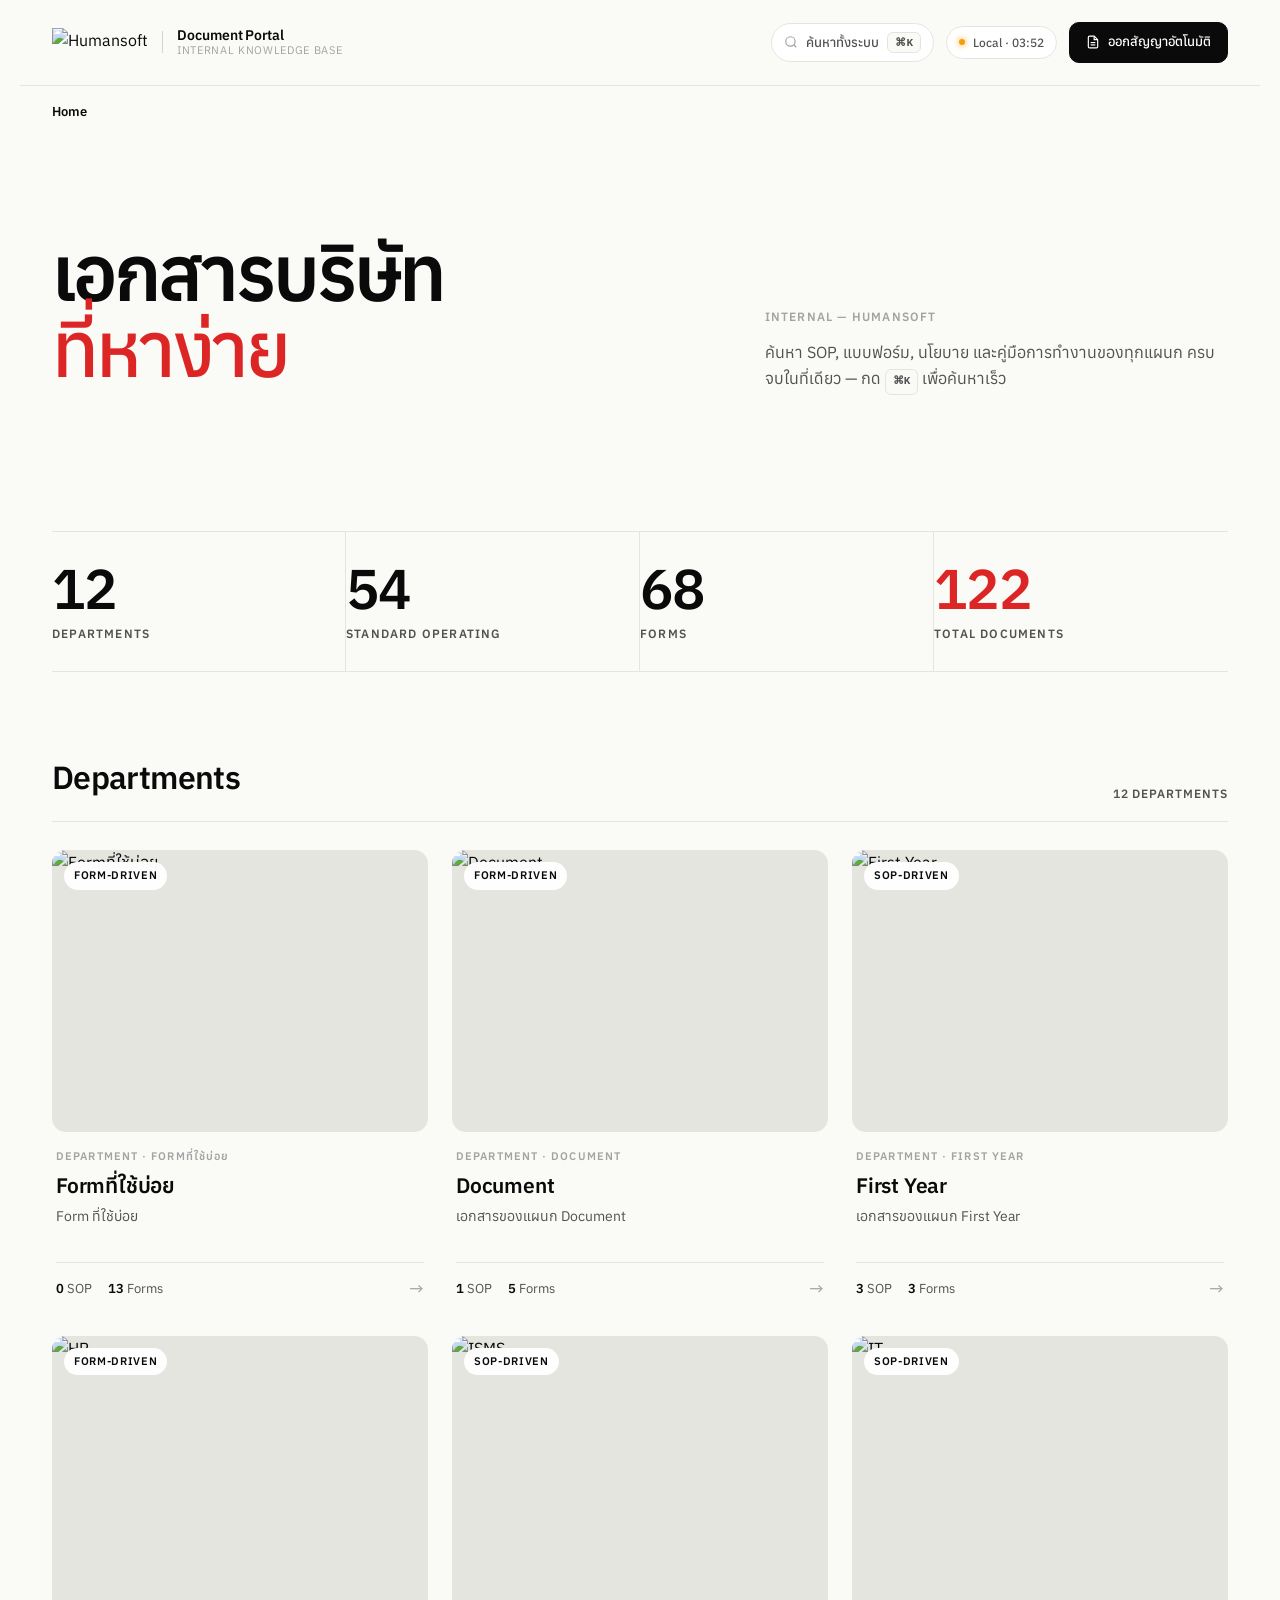
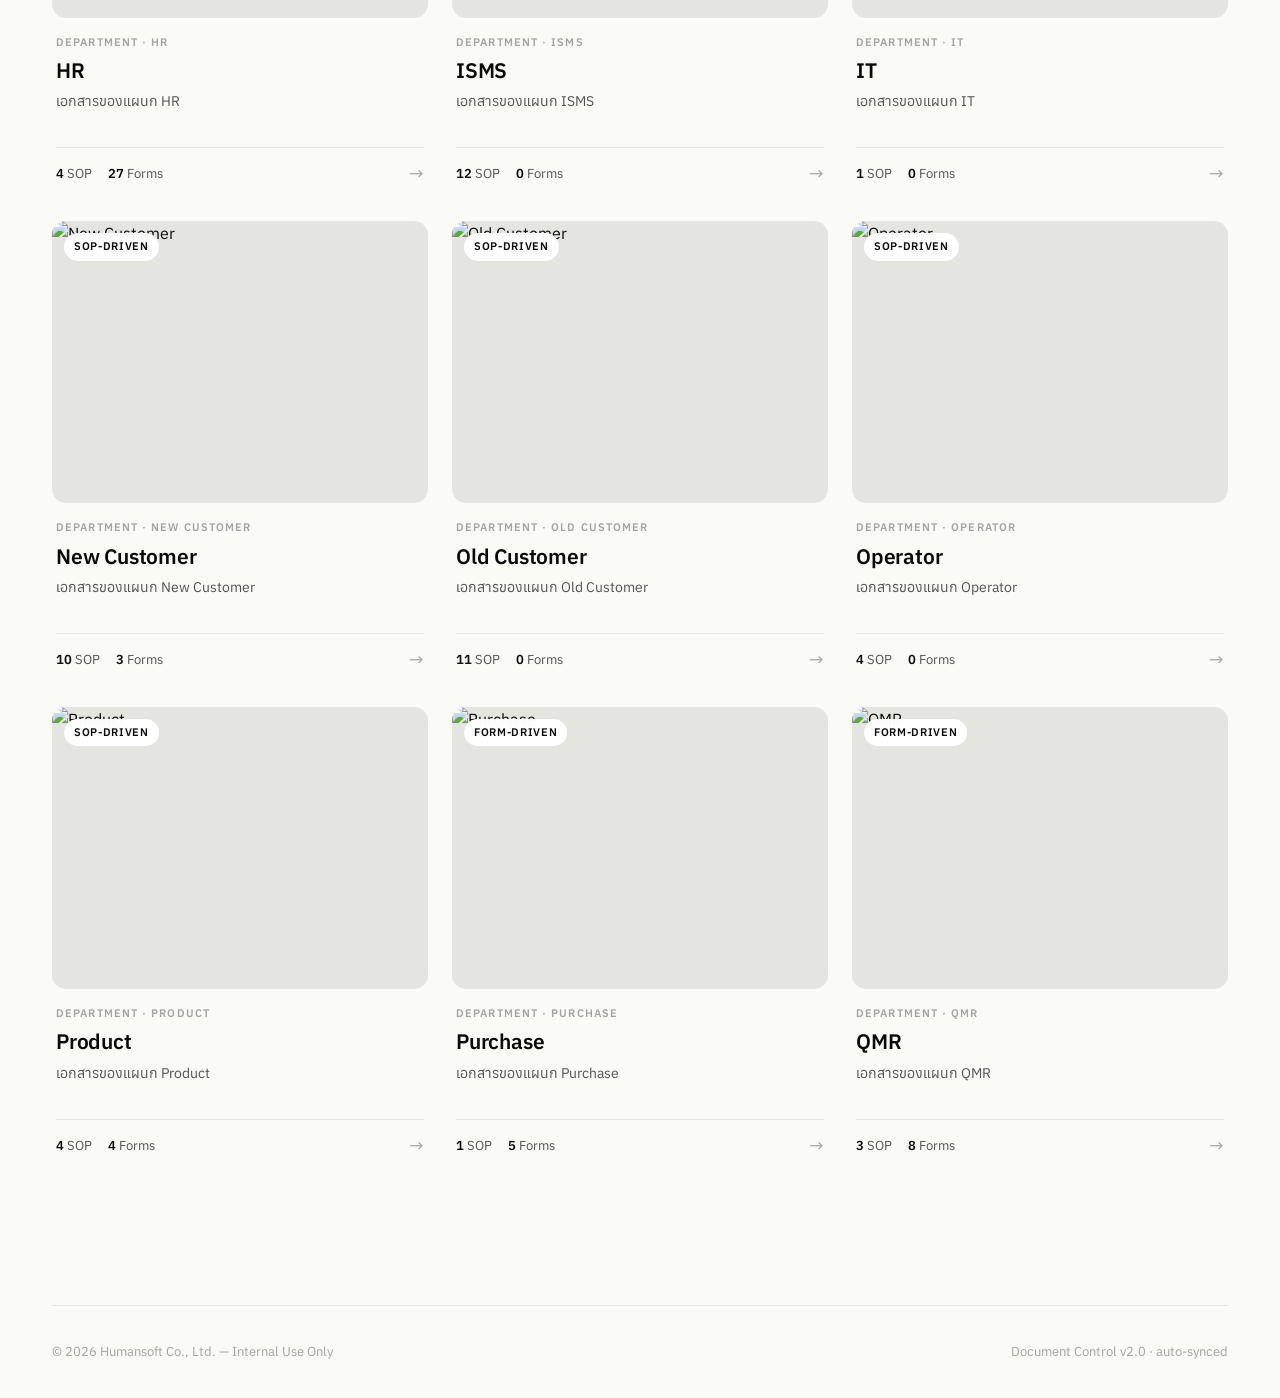
==== commit df7377e3: "Add files via upload" ====
--- a/index.html
+++ b/index.html
@@ -5,12 +5,8 @@
   <meta name="viewport" content="width=device-width, initial-scale=1" />
   <title>HMS Document Portal</title>
   <link rel="stylesheet" href="style.css" />
-
-  <!-- ============================================================ -->
-  <!-- 🔄 HYBRID DATA LOADING — Pure Static (No Apps Script)         -->
-  <!-- ============================================================ -->
-  <script src="data.js?v=20260427"></script>
-  <script src="sheet-loader.js?v=20260427"></script>
+  <script src="data.js?v=20260428"></script>
+  <script src="sheet-loader.js?v=20260428"></script>
   <script>
     window.__DATA_SOURCE__ = "local";
     window.__DATA_LOADED_AT__ = new Date().toISOString();
@@ -20,7 +16,7 @@
   <div class="container">
 
     <!-- ===== TOP BAR ===== -->
-    <header class="topbar">
+    <header class="topbar" id="topbar">
       <a class="brand" href="index.html">
         <img class="brand-img" src="https://www.humansoft.co.th/assets/images/logos/logo-text.svg" alt="Humansoft" loading="lazy" referrerpolicy="no-referrer" />
         <div class="brand-divider"></div>
@@ -30,6 +26,11 @@
         </div>
       </a>
       <div class="topbar-right">
+        <button class="cmdk-trigger" id="cmdkTrigger" type="button">
+          <svg viewBox="0 0 24 24"><circle cx="11" cy="11" r="8"/><path d="m21 21-4.3-4.3"/></svg>
+          ค้นหาทั้งระบบ
+          <span class="cmdk-kbd">⌘K</span>
+        </button>
         <div id="liveBadge" class="live-badge local"><span id="liveBadgeText">Loading…</span></div>
         <a class="btn-contract" target="_blank" rel="noopener"
            href="https://script.google.com/macros/s/AKfycbzgnGFsiTBcq9FoY0wa6mUWNJU2sAIti01YIjioEtryLD1NN9-EPfGOq-lP0rjK-FeP/exec">
@@ -39,7 +40,6 @@
       </div>
     </header>
 
-    <!-- ===== Breadcrumb ===== -->
     <nav class="breadcrumb" aria-label="Breadcrumb">
       <div id="breadcrumbContainer"></div>
     </nav>
@@ -52,27 +52,19 @@
         </div>
         <div class="hero-meta">
           <div class="hero-byline">Internal — Humansoft</div>
-          <p class="hero-desc">ค้นหา SOP, แบบฟอร์ม, นโยบาย และคู่มือการทำงานของทุกแผนก ครบจบในที่เดียว — ข้อมูลอัปเดตจาก Google Sheet ตลอดเวลา</p>
+          <p class="hero-desc">ค้นหา SOP, แบบฟอร์ม, นโยบาย และคู่มือการทำงานของทุกแผนก ครบจบในที่เดียว — กด <span class="cmdk-kbd">⌘K</span> เพื่อค้นหาเร็ว</p>
         </div>
       </div>
 
-      <!-- ===== Search ===== -->
-      <div class="searchbar">
-        <div class="searchrow">
-          <input id="q" class="searchinput" placeholder="ค้นหา: SOP-HR-01 / ใบลา / กระบวนการขาย / ชื่อแผนก..." autocomplete="off" />
-          <select id="typeFilter" class="searchselect" title="กรองประเภท">
-            <option value="all">ทั้งหมด</option>
-            <option value="sop">SOP</option>
-            <option value="form">Form</option>
-          </select>
-          <button id="btnClear" class="searchbtn" type="button">ล้าง</button>
-        </div>
-        <div id="searchHint" class="searchhint">พิมพ์เพื่อค้นหา — ระบบจะแสดงผลทันที (สูงสุด 50 รายการ)</div>
+      <!-- Recently viewed (เห็นเฉพาะเมื่อมีประวัติ) -->
+      <div class="recents" id="recents" style="display:none;">
+        <div class="recents-head">
+          <div class="recents-title">เปิดล่าสุด</div>
+          <button class="recents-clear" id="recentsClear" type="button">ล้างประวัติ</button>
+        </div>
+        <div class="recents-list" id="recentsList"></div>
       </div>
     </section>
-
-    <!-- ===== Search Results ===== -->
-    <div id="searchResults" class="results" style="display:none;"></div>
 
     <!-- ===== Stats ===== -->
     <section class="stats" id="stats"></section>
@@ -84,7 +76,6 @@
     </div>
     <div id="deptGrid" class="grid"></div>
 
-    <!-- ===== Footer ===== -->
     <footer class="footer">
       <div>© 2026 Humansoft Co., Ltd. — Internal Use Only</div>
       <div>Document Control v2.0 · auto-synced</div>
@@ -92,9 +83,28 @@
 
   </div>
 
-  <!-- ===== COVER IMAGE MAPPING ===== -->
-  <script>
-    // Unsplash photo IDs mapped per department
+  <!-- ===== Toast ===== -->
+  <div class="toast" id="toast"></div>
+
+  <!-- ===== Cmd+K Modal ===== -->
+  <div class="cmdk-overlay" id="cmdkOverlay" role="dialog" aria-modal="true">
+    <div class="cmdk-modal">
+      <div class="cmdk-input-wrap">
+        <svg viewBox="0 0 24 24"><circle cx="11" cy="11" r="8"/><path d="m21 21-4.3-4.3"/></svg>
+        <input class="cmdk-input" id="cmdkInput" placeholder="ค้นหาเอกสาร / แผนก..." autocomplete="off" />
+        <span class="cmdk-kbd">Esc</span>
+      </div>
+      <div class="cmdk-list" id="cmdkList"></div>
+      <div class="cmdk-footer">
+        <span class="kbdgroup"><span class="cmdk-kbd">↑↓</span> เลือก</span>
+        <span class="kbdgroup"><span class="cmdk-kbd">↵</span> เปิด</span>
+        <span class="kbdgroup"><span class="cmdk-kbd">Esc</span> ปิด</span>
+      </div>
+    </div>
+  </div>
+
+  <!-- ===== COVER IMAGES ===== -->
+  <script>
     window.DEPT_COVERS = {
       "first-year": "1521737711867-e3b97375f902",
       "old-customer": "1556761175-5973dc0f32e7",
@@ -111,7 +121,6 @@
       "risk-management": "1551836022-d5d88e9218df",
       "policies": "1450101499163-c8848c66ca85",
       "payroll outsource": "1554224155-6726b3ff858f",
-      // legacy Title-Case keys (fallback ของ data.js เก่า)
       "Formที่ใช้บ่อย": "1450101499163-c8848c66ca85",
       "New Customer": "1556761175-b413da4baf72",
       "First Year": "1521737711867-e3b97375f902",
@@ -125,45 +134,85 @@
       "QMR ": "1454165804606-c3d57bc86b40",
       "ISMS": "1563013544-824ae1b704d3"
     };
-    window.COVER_FALLBACK = "1450101499163-c8848c66ca85";
-
     window.coverUrl = function(key) {
-      const id = window.DEPT_COVERS[key] || window.COVER_FALLBACK;
+      const id = window.DEPT_COVERS[key] || "1450101499163-c8848c66ca85";
       return `https://images.unsplash.com/photo-${id}?w=600&h=450&fit=crop&q=80&auto=format`;
     };
   </script>
 
-  <!-- ===== Main App Logic ===== -->
-  <script>
+  <script>
+    // ============================================================
+    // ICONS
+    // ============================================================
+    const ICON_SOP = `<svg viewBox="0 0 24 24" fill="none" stroke="currentColor" stroke-width="2" stroke-linecap="round" stroke-linejoin="round"><path d="M14 2H6a2 2 0 0 0-2 2v16a2 2 0 0 0 2 2h12a2 2 0 0 0 2-2V8z"/><polyline points="14 2 14 8 20 8"/><line x1="16" y1="13" x2="8" y2="13"/><line x1="16" y1="17" x2="8" y2="17"/></svg>`;
+    const ICON_FORM = `<svg viewBox="0 0 24 24" fill="none" stroke="currentColor" stroke-width="2" stroke-linecap="round" stroke-linejoin="round"><rect x="3" y="3" width="18" height="18" rx="2"/><path d="M9 9h6M9 13h6M9 17h3"/></svg>`;
+    const ICON_DEPT = `<svg viewBox="0 0 24 24" fill="none" stroke="currentColor" stroke-width="2" stroke-linecap="round" stroke-linejoin="round"><path d="M3 9l9-7 9 7v11a2 2 0 0 1-2 2H5a2 2 0 0 1-2-2z"/><polyline points="9 22 9 12 15 12 15 22"/></svg>`;
+    const ICON_CHECK = `<svg viewBox="0 0 24 24" fill="none" stroke="currentColor" stroke-width="2.5" stroke-linecap="round" stroke-linejoin="round"><polyline points="20 6 9 17 4 12"/></svg>`;
+
+    // ============================================================
+    // STATE
+    // ============================================================
     const grid = document.getElementById("deptGrid");
     const statsEl = document.getElementById("stats");
-    const qEl = document.getElementById("q");
-    const typeFilterEl = document.getElementById("typeFilter");
-    const resultsEl = document.getElementById("searchResults");
-    const btnClear = document.getElementById("btnClear");
     const deptInfoEl = document.getElementById("deptInfo");
+    const recentsEl = document.getElementById("recents");
+    const recentsListEl = document.getElementById("recentsList");
+    const toastEl = document.getElementById("toast");
 
     let DOCS = window.DOCUMENTS || (typeof DOCUMENTS !== "undefined" ? DOCUMENTS : null);
 
     function safeStr(v){ return (v ?? "").toString(); }
-    function norm(s){ return safeStr(s).trim().toLowerCase(); }
     function escapeHtml(s){ return safeStr(s).replace(/[&<>"']/g, c => ({'&':'&amp;','<':'&lt;','>':'&gt;','"':'&quot;',"'":'&#39;'}[c])); }
 
+    // ============================================================
+    // RECENTLY VIEWED
+    // ============================================================
+    const RECENT_KEY = "hmsdoc_recents_v1";
+    function getRecents(){
+      try { return JSON.parse(localStorage.getItem(RECENT_KEY) || "[]"); }
+      catch(e) { return []; }
+    }
+    function clearRecents(){ localStorage.removeItem(RECENT_KEY); renderRecents(); }
+    function renderRecents(){
+      const items = getRecents().slice(0, 6);
+      if (!items.length){ recentsEl.style.display = "none"; return; }
+      recentsEl.style.display = "block";
+      recentsListEl.innerHTML = items.map(r => {
+        const ic = r.type === "sop" ? ICON_SOP : ICON_FORM;
+        const cls = r.type === "sop" ? "sop" : "form";
+        return `<a class="recent-chip" href="${escapeHtml(r.url)}" target="_blank" rel="noopener" title="${escapeHtml(r.title)}">
+          <span style="display:inline-flex;width:14px;height:14px;">${ic.replace('<svg', '<svg class="recent-chip-ic '+cls+'"')}</span>
+          <span class="recent-chip-text"><span class="mono" style="margin-right:6px;">${escapeHtml(r.code)}</span>${escapeHtml(r.title)}</span>
+        </a>`;
+      }).join("");
+    }
+    document.getElementById("recentsClear").addEventListener("click", clearRecents);
+
+    // ============================================================
+    // TOAST
+    // ============================================================
+    let toastTimer;
+    function showToast(text){
+      clearTimeout(toastTimer);
+      toastEl.innerHTML = ICON_CHECK + ' ' + escapeHtml(text);
+      toastEl.classList.add("show");
+      toastTimer = setTimeout(() => toastEl.classList.remove("show"), 2000);
+    }
+
+    // ============================================================
+    // RENDER
+    // ============================================================
     function buildKeys() {
       let keys = Object.keys(DOCS || {});
       keys = keys.filter(k => {
         const d = DOCS[k] || {};
-        const sopCount = (d.sop || []).length;
-        const formCount = (d.form || []).length;
-        return (sopCount + formCount) > 0;
+        return ((d.sop || []).length + (d.form || []).length) > 0;
       });
-
       keys.sort((a, b) => {
         if (a === "Formที่ใช้บ่อย" || a === "frequently-used") return -1;
         if (b === "Formที่ใช้บ่อย" || b === "frequently-used") return 1;
         return a.localeCompare(b, "th");
       });
-
       return keys;
     }
 
@@ -175,7 +224,19 @@
       return sopN >= formN ? 'SOP-driven' : 'Form-driven';
     }
 
+    function renderSkeleton(){
+      grid.innerHTML = Array.from({length: 8}, () => `
+        <div class="skeleton-card">
+          <div class="skeleton skeleton-cover"></div>
+          <div class="skeleton skeleton-line short"></div>
+          <div class="skeleton skeleton-line medium"></div>
+          <div class="skeleton skeleton-line long"></div>
+        </div>
+      `).join("");
+    }
+
     function renderDeptGrid(keys) {
+      // Card คลิก → docs.html?dept=X (default tab=all)
       grid.innerHTML = keys.map(k => {
         const d = DOCS[k] || {};
         const sopCount = (d.sop || []).length;
@@ -184,7 +245,7 @@
         const desc = escapeHtml(d.desc || "");
 
         return `
-          <a class="card" href="department.html?dept=${encodeURIComponent(k)}">
+          <a class="card" href="docs.html?dept=${encodeURIComponent(k)}">
             <div class="card-cover">
               <img src="${window.coverUrl(k)}" alt="${name}" loading="lazy" referrerpolicy="no-referrer" />
               <div class="card-cover-tag">${tagFor(d)}</div>
@@ -239,141 +300,31 @@
       `;
     }
 
-    function buildAllDocs(keys){
-      const out = [];
-      keys.forEach(k => {
-        const d = DOCS[k] || {};
-        const deptName = d.name || k;
-        (d.sop || []).forEach(item => out.push({
-          type: "sop", deptKey: k, deptName,
-          code: safeStr(item.code), title: safeStr(item.title), url: safeStr(item.url),
-          version: safeStr(item.version || item.ver || ""),
-          updated: safeStr(item.updated || item.last_updated || "")
-        }));
-        (d.form || []).forEach(item => out.push({
-          type: "form", deptKey: k, deptName,
-          code: safeStr(item.code), title: safeStr(item.title), url: safeStr(item.url),
-          version: safeStr(item.version || item.ver || ""),
-          updated: safeStr(item.updated || item.last_updated || "")
-        }));
-      });
-      return out;
-    }
-
-    function matches(item, q){
-      if (!q) return true;
-      const hay = norm(`${item.deptKey} ${item.deptName} ${item.type} ${item.code} ${item.title}`);
-      return hay.includes(q);
-    }
-
-    // SVG icons (no emoji)
-    const ICON_SOP = `<svg viewBox="0 0 24 24" fill="none" stroke="currentColor" stroke-width="2" stroke-linecap="round" stroke-linejoin="round"><path d="M14 2H6a2 2 0 0 0-2 2v16a2 2 0 0 0 2 2h12a2 2 0 0 0 2-2V8z"/><polyline points="14 2 14 8 20 8"/><line x1="16" y1="13" x2="8" y2="13"/><line x1="16" y1="17" x2="8" y2="17"/></svg>`;
-    const ICON_FORM = `<svg viewBox="0 0 24 24" fill="none" stroke="currentColor" stroke-width="2" stroke-linecap="round" stroke-linejoin="round"><rect x="3" y="3" width="18" height="18" rx="2"/><path d="M9 9h6M9 13h6M9 17h3"/></svg>`;
-    const ICON_VIEW = `<svg viewBox="0 0 24 24" fill="none" stroke="currentColor" stroke-width="2" stroke-linecap="round" stroke-linejoin="round"><path d="M1 12s4-8 11-8 11 8 11 8-4 8-11 8-11-8-11-8z"/><circle cx="12" cy="12" r="3"/></svg>`;
-
-    function renderResults(list){
-      if (!list.length){
-        resultsEl.style.display = "block";
-        resultsEl.innerHTML = `<div class="empty">ไม่พบผลลัพธ์</div>`;
-        return;
-      }
-
-      const limited = list.slice(0, 50);
-      resultsEl.style.display = "block";
-      resultsEl.innerHTML = `
-        <div class="results-head">
-          <div class="results-title">ผลลัพธ์ (${list.length}${list.length>50 ? "+":""})</div>
-          <div class="results-sub">${limited.length} of ${list.length}</div>
-        </div>
-        <div class="results-list">
-          ${limited.map(item => {
-            const icCls = item.type === "sop" ? "sop" : "form";
-            const ic = item.type === "sop" ? ICON_SOP : ICON_FORM;
-            const labelType = item.type === "sop" ? "SOP" : "FORM";
-            const badgeVer = item.version ? `<span class="badge">v${escapeHtml(item.version)}</span>` : "";
-            const badgeUpd = item.updated ? `<span class="badge ghost">${escapeHtml(item.updated)}</span>` : "";
-            const right = item.url
-              ? `<a class="btn-download" href="${escapeHtml(item.url)}" target="_blank" rel="noopener">${ICON_VIEW} เปิดเอกสาร</a>`
-              : `<span class="btn-disabled">ยังไม่พร้อม</span>`;
-            const openDept = `docs.html?dept=${encodeURIComponent(item.deptKey)}&type=${encodeURIComponent(item.type)}`;
-
-            return `
-              <div class="doc-card">
-                <div class="doc-left">
-                  <div class="doc-ic ${icCls}">${ic}</div>
-                  <div style="flex:1; min-width:0;">
-                    <div class="doc-title">
-                      <span class="mono">${escapeHtml(item.code)}</span>
-                      <span>${escapeHtml(item.title)}</span>
-                      ${badgeVer}
-                      ${badgeUpd}
-                    </div>
-                    <div class="doc-sub">
-                      <span>${labelType} · ${escapeHtml(item.deptName)}</span>
-                      <span class="sep">·</span>
-                      <a class="link-muted" href="${openDept}">ดูในแผนก</a>
-                    </div>
-                  </div>
-                </div>
-                ${right}
-              </div>
-            `;
-          }).join("")}
-        </div>
-      `;
-    }
-
-    function runSearch(){
-      if (!DOCS) return;
-      const keys = buildKeys();
-      const allDocs = buildAllDocs(keys);
-
-      const q = norm(qEl.value);
-      const typeFilter = typeFilterEl.value;
-
-      const filtered = allDocs.filter(item => {
-        const typeOk = (typeFilter === "all") || (item.type === typeFilter);
-        return typeOk && matches(item, q);
-      });
-
-      const hasQuery = q.length > 0 || typeFilter !== "all";
-      if (!hasQuery){
-        resultsEl.style.display = "none";
-        resultsEl.innerHTML = "";
-        return;
-      }
-      renderResults(filtered);
-    }
-
-    // ====== Render orchestration (callable หลายครั้ง) ======
     function renderAll() {
       if (!DOCS) {
-        statsEl.innerHTML = `<div class="empty">โหลดข้อมูลไม่สำเร็จ: ไม่พบ DOCUMENTS</div>`;
-        grid.innerHTML = `<div class="empty">ยังไม่มีข้อมูลเอกสาร</div>`;
+        statsEl.innerHTML = `<div class="empty">โหลดข้อมูลไม่สำเร็จ</div>`;
+        grid.innerHTML = `<div class="empty">ยังไม่มีข้อมูล</div>`;
         deptInfoEl.textContent = '— departments';
         return;
       }
       const keys = buildKeys();
       renderStats(computeStats(keys));
       renderDeptGrid(keys);
-      runSearch();
       deptInfoEl.textContent = `${keys.length} departments`;
     }
 
-    // Setup listeners ครั้งเดียว
-    qEl.addEventListener("input", runSearch);
-    typeFilterEl.addEventListener("change", runSearch);
-    btnClear.addEventListener("click", () => {
-      qEl.value = "";
-      typeFilterEl.value = "all";
-      runSearch();
-      qEl.focus();
-    });
-
-    // First render
-    renderAll();
-
-    // Async fetch จาก Google Sheet → re-render เมื่อสำเร็จ
+    // ============================================================
+    // BOOT
+    // ============================================================
+    renderRecents();
+
+    if (DOCS) {
+      renderAll();
+    } else {
+      renderSkeleton();
+    }
+
+    // Async fetch จาก Sheet
     if (window.HMSDocLoader && typeof window.HMSDocLoader.load === "function") {
       window.HMSDocLoader.load()
         .then(liveDocs => {
@@ -383,11 +334,8 @@
           window.__DATA_LOADED_AT__ = new Date().toISOString();
           renderAll();
           if (typeof window.__updateLiveBadge__ === "function") window.__updateLiveBadge__();
-          console.log("[HMSDoc] ✅ Live data loaded from Google Sheet");
         })
-        .catch(err => {
-          console.warn("[HMSDoc] ⚠️ Sheet fetch failed → ใช้ local data.js ต่อ", err);
-        });
+        .catch(err => console.warn("[HMSDoc] ⚠️ Sheet fetch failed", err));
     }
   </script>
 
@@ -406,27 +354,169 @@
     const badge = document.getElementById("liveBadge");
     const txt = document.getElementById("liveBadgeText");
     if (!badge || !txt) return;
-
-    function fmtTime(d){
-      return String(d.getHours()).padStart(2,"0") + ":" +
-             String(d.getMinutes()).padStart(2,"0");
-    }
-
+    function fmt(d){ return String(d.getHours()).padStart(2,"0") + ":" + String(d.getMinutes()).padStart(2,"0"); }
     window.__updateLiveBadge__ = function(){
       const src = window.__DATA_SOURCE__ || "local";
       const at  = window.__DATA_LOADED_AT__ ? new Date(window.__DATA_LOADED_AT__) : new Date();
-      const time = fmtTime(at);
-      if (src === "live") {
-        badge.classList.remove("local");
-        txt.textContent = `Live · synced ${time}`;
-      } else {
-        badge.classList.add("local");
-        txt.textContent = `Local cache · ${time}`;
-      }
+      if (src === "live") { badge.classList.remove("local"); txt.textContent = `Live · ${fmt(at)}`; }
+      else { badge.classList.add("local"); txt.textContent = `Local · ${fmt(at)}`; }
     };
     window.__updateLiveBadge__();
   })();
   </script>
 
+  <!-- ===== Sticky Topbar Scroll Shadow ===== -->
+  <script>
+  (function(){
+    const tb = document.getElementById("topbar");
+    if (!tb) return;
+    const onScroll = () => tb.classList.toggle("scrolled", window.scrollY > 4);
+    window.addEventListener("scroll", onScroll, { passive: true });
+    onScroll();
+  })();
+  </script>
+
+  <!-- ===== Cmd+K Modal Logic ===== -->
+  <script>
+  (function(){
+    const overlay = document.getElementById("cmdkOverlay");
+    const input = document.getElementById("cmdkInput");
+    const list = document.getElementById("cmdkList");
+    const trigger = document.getElementById("cmdkTrigger");
+    if (!overlay) return;
+
+    let allItems = [];
+    let selectedIdx = 0;
+
+    function buildIndex(){
+      allItems = [];
+      const D = window.DOCUMENTS || {};
+      Object.keys(D).forEach(k => {
+        const d = D[k] || {};
+        if (((d.sop||[]).length + (d.form||[]).length) === 0) return;
+        allItems.push({
+          kind: "dept", deptKey: k,
+          title: d.name || k,
+          sub: `${(d.sop||[]).length} SOP · ${(d.form||[]).length} Forms`,
+          href: `docs.html?dept=${encodeURIComponent(k)}`
+        });
+        (d.sop || []).forEach(item => allItems.push({
+          kind: "sop", deptKey: k, deptName: d.name || k,
+          code: (item.code||""), title: (item.title||""),
+          url: (item.url||""), href: (item.url||"")
+        }));
+        (d.form || []).forEach(item => allItems.push({
+          kind: "form", deptKey: k, deptName: d.name || k,
+          code: (item.code||""), title: (item.title||""),
+          url: (item.url||""), href: (item.url||"")
+        }));
+      });
+    }
+
+    function escHtml(s){ return String(s||"").replace(/[&<>"']/g, c => ({'&':'&amp;','<':'&lt;','>':'&gt;','"':'&quot;',"'":'&#39;'}[c])); }
+    function n(s){ return String(s||"").trim().toLowerCase(); }
+
+    function render(){
+      const q = n(input.value);
+      if (!q){
+        let recents = []; try { recents = JSON.parse(localStorage.getItem("hmsdoc_recents_v1") || "[]"); } catch(e){}
+        const depts = allItems.filter(x => x.kind === "dept").slice(0, 6);
+        let html = "";
+        if (recents.length){
+          html += `<div class="cmdk-section">เปิดล่าสุด</div>`;
+          html += recents.slice(0, 5).map((r, i) => {
+            const ic = r.type === "sop" ? `<div class="cmdk-item-ic sop">${ICON_SOP}</div>` : `<div class="cmdk-item-ic form">${ICON_FORM}</div>`;
+            return `<a class="cmdk-item" href="${escHtml(r.url)}" target="_blank" rel="noopener" data-idx="${i}">
+              ${ic}
+              <div class="cmdk-item-body">
+                <div class="cmdk-item-title"><span class="mono">${escHtml(r.code)}</span> <span>${escHtml(r.title)}</span></div>
+                <div class="cmdk-item-sub">${escHtml(r.deptName||r.deptKey)} · ${r.type==='sop'?'SOP':'Form'}</div>
+              </div>
+            </a>`;
+          }).join("");
+        }
+        html += `<div class="cmdk-section">แผนก</div>`;
+        html += depts.map((d, i) => `<a class="cmdk-item" href="${escHtml(d.href)}" data-idx="${i+recents.length}">
+          <div class="cmdk-item-ic dept">${ICON_DEPT}</div>
+          <div class="cmdk-item-body">
+            <div class="cmdk-item-title">${escHtml(d.title)}</div>
+            <div class="cmdk-item-sub">${escHtml(d.sub)}</div>
+          </div>
+        </a>`).join("");
+        list.innerHTML = html || `<div class="cmdk-empty">เริ่มพิมพ์เพื่อค้นหา</div>`;
+        return;
+      }
+
+      const found = allItems.filter(it => {
+        const hay = n(`${it.code||""} ${it.title||""} ${it.deptKey||""} ${it.deptName||""} ${it.sub||""}`);
+        return hay.includes(q);
+      }).slice(0, 30);
+
+      if (!found.length) {
+        list.innerHTML = `<div class="cmdk-empty">ไม่พบผลลัพธ์ "${escHtml(q)}"</div>`;
+        return;
+      }
+
+      list.innerHTML = `<div class="cmdk-section">ผลลัพธ์ (${found.length})</div>` +
+        found.map((it, i) => {
+          let ic, title, sub;
+          if (it.kind === "dept") {
+            ic = `<div class="cmdk-item-ic dept">${ICON_DEPT}</div>`;
+            title = escHtml(it.title);
+            sub = `Department · ${escHtml(it.sub||"")}`;
+          } else {
+            ic = it.kind === "sop"
+              ? `<div class="cmdk-item-ic sop">${ICON_SOP}</div>`
+              : `<div class="cmdk-item-ic form">${ICON_FORM}</div>`;
+            title = `<span class="mono">${escHtml(it.code)}</span> <span>${escHtml(it.title)}</span>`;
+            sub = `${escHtml(it.deptName||it.deptKey)} · ${it.kind==='sop'?'SOP':'Form'}`;
+          }
+          const target = (it.kind === "dept") ? "" : 'target="_blank" rel="noopener"';
+          const href = it.kind === "dept" ? it.href : (it.url || "#");
+          return `<a class="cmdk-item ${i===selectedIdx?'selected':''}" href="${escHtml(href)}" ${target} data-idx="${i}">
+            ${ic}
+            <div class="cmdk-item-body">
+              <div class="cmdk-item-title">${title}</div>
+              <div class="cmdk-item-sub">${sub}</div>
+            </div>
+          </a>`;
+        }).join("");
+    }
+
+    function open(){ buildIndex(); overlay.classList.add("open"); input.value = ""; selectedIdx = 0; render(); setTimeout(() => input.focus(), 10); }
+    function close(){ overlay.classList.remove("open"); }
+
+    trigger?.addEventListener("click", open);
+    overlay.addEventListener("click", e => { if (e.target === overlay) close(); });
+    input.addEventListener("input", () => { selectedIdx = 0; render(); });
+
+    document.addEventListener("keydown", e => {
+      if ((e.key === "k" || e.key === "K") && (e.metaKey || e.ctrlKey)) { e.preventDefault(); open(); return; }
+      if (e.key === "/" && !overlay.classList.contains("open")) {
+        const tag = document.activeElement?.tagName;
+        if (tag !== "INPUT" && tag !== "TEXTAREA") { e.preventDefault(); open(); }
+        return;
+      }
+      if (e.key === "Escape" && overlay.classList.contains("open")) { close(); return; }
+      if (!overlay.classList.contains("open")) return;
+      const items = list.querySelectorAll(".cmdk-item");
+      if (e.key === "ArrowDown") {
+        e.preventDefault();
+        selectedIdx = Math.min(selectedIdx + 1, items.length - 1);
+        items.forEach((it, i) => it.classList.toggle("selected", i === selectedIdx));
+        items[selectedIdx]?.scrollIntoView({ block: "nearest" });
+      } else if (e.key === "ArrowUp") {
+        e.preventDefault();
+        selectedIdx = Math.max(selectedIdx - 1, 0);
+        items.forEach((it, i) => it.classList.toggle("selected", i === selectedIdx));
+        items[selectedIdx]?.scrollIntoView({ block: "nearest" });
+      } else if (e.key === "Enter") {
+        const target = items[selectedIdx];
+        if (target) target.click();
+      }
+    });
+  })();
+  </script>
+
 </body>
 </html>
--- a/style.css
+++ b/style.css
@@ -789,6 +789,531 @@
 }
 
 /* ============================================================
+   ANIMATIONS — Smoothness & Polish
+   ============================================================ */
+
+@keyframes fadeIn {
+  from { opacity: 0; transform: translateY(8px); }
+  to { opacity: 1; transform: translateY(0); }
+}
+
+@keyframes fadeInScale {
+  from { opacity: 0; transform: scale(0.96); }
+  to { opacity: 1; transform: scale(1); }
+}
+
+@keyframes slideDown {
+  from { opacity: 0; transform: translateY(-8px); }
+  to { opacity: 1; transform: translateY(0); }
+}
+
+@keyframes shimmer {
+  0% { background-position: -200% 0; }
+  100% { background-position: 200% 0; }
+}
+
+@keyframes spin {
+  to { transform: rotate(360deg); }
+}
+
+/* Stagger fade-in for grid cards */
+.grid .card {
+  animation: fadeIn 0.4s cubic-bezier(0.16, 1, 0.3, 1) backwards;
+}
+.grid .card:nth-child(1) { animation-delay: 0.02s; }
+.grid .card:nth-child(2) { animation-delay: 0.06s; }
+.grid .card:nth-child(3) { animation-delay: 0.10s; }
+.grid .card:nth-child(4) { animation-delay: 0.14s; }
+.grid .card:nth-child(5) { animation-delay: 0.18s; }
+.grid .card:nth-child(6) { animation-delay: 0.22s; }
+.grid .card:nth-child(7) { animation-delay: 0.26s; }
+.grid .card:nth-child(8) { animation-delay: 0.30s; }
+.grid .card:nth-child(9) { animation-delay: 0.34s; }
+.grid .card:nth-child(n+10) { animation-delay: 0.38s; }
+
+.doc-list .doc-card {
+  animation: fadeIn 0.3s cubic-bezier(0.16, 1, 0.3, 1) backwards;
+}
+.doc-list .doc-card:nth-child(1) { animation-delay: 0.02s; }
+.doc-list .doc-card:nth-child(2) { animation-delay: 0.05s; }
+.doc-list .doc-card:nth-child(3) { animation-delay: 0.08s; }
+.doc-list .doc-card:nth-child(4) { animation-delay: 0.11s; }
+.doc-list .doc-card:nth-child(5) { animation-delay: 0.14s; }
+.doc-list .doc-card:nth-child(n+6) { animation-delay: 0.17s; }
+
+.hero h1, .hero-meta { animation: fadeIn 0.5s ease backwards; }
+.hero-meta { animation-delay: 0.1s; }
+
+/* Smooth scroll */
+html { scroll-behavior: smooth; }
+
+/* ============================================================
+   STICKY TOPBAR
+   ============================================================ */
+
+.topbar {
+  position: sticky;
+  top: 0;
+  z-index: 50;
+  background: rgba(250, 250, 247, 0.85);
+  backdrop-filter: saturate(180%) blur(12px);
+  -webkit-backdrop-filter: saturate(180%) blur(12px);
+  margin: 0 -32px;
+  padding: 22px 32px;
+  transition: box-shadow .25s ease, border-color .25s ease;
+}
+
+.topbar.scrolled {
+  box-shadow: 0 4px 20px rgba(0, 0, 0, 0.04);
+  border-bottom-color: var(--line-strong);
+}
+
+@media (max-width: 900px) {
+  .topbar { margin: 0 -20px; padding: 18px 20px; }
+}
+
+/* ============================================================
+   SKELETON LOADER
+   ============================================================ */
+
+.skeleton {
+  background: linear-gradient(90deg,
+    var(--bg) 0%,
+    #EFEEE7 50%,
+    var(--bg) 100%);
+  background-size: 200% 100%;
+  animation: shimmer 1.4s ease-in-out infinite;
+  border-radius: 8px;
+}
+
+.skeleton-card {
+  display: block;
+  animation: fadeIn 0.3s ease backwards;
+}
+
+.skeleton-cover {
+  width: 100%;
+  aspect-ratio: 4/3;
+  border-radius: 14px;
+  margin-bottom: 16px;
+}
+
+.skeleton-line {
+  height: 14px;
+  margin-bottom: 8px;
+}
+
+.skeleton-line.short { width: 40%; }
+.skeleton-line.medium { width: 70%; }
+.skeleton-line.long { width: 90%; }
+
+/* ============================================================
+   TABS — for docs.html dept page
+   ============================================================ */
+
+.tabs {
+  display: flex;
+  gap: 4px;
+  padding: 4px;
+  background: var(--surface);
+  border: 1px solid var(--line);
+  border-radius: 14px;
+  margin: 24px 0;
+  width: fit-content;
+}
+
+.tab {
+  display: inline-flex;
+  align-items: center;
+  gap: 8px;
+  padding: 10px 18px;
+  border-radius: 10px;
+  font-size: 14px;
+  font-weight: 500;
+  color: var(--ink-soft);
+  cursor: pointer;
+  border: 0;
+  background: transparent;
+  font-family: inherit;
+  transition: background .15s, color .15s;
+}
+
+.tab:hover { color: var(--ink); }
+
+.tab.active {
+  background: var(--ink);
+  color: #FFFFFF;
+}
+
+.tab .count {
+  display: inline-flex;
+  align-items: center;
+  justify-content: center;
+  min-width: 22px;
+  padding: 1px 7px;
+  background: var(--bg);
+  color: var(--ink);
+  border-radius: 100px;
+  font-size: 11px;
+  font-weight: 600;
+  font-family: 'JetBrains Mono', monospace;
+}
+
+.tab.active .count {
+  background: rgba(255,255,255,0.2);
+  color: #FFFFFF;
+}
+
+/* ============================================================
+   COMMAND PALETTE / GLOBAL SEARCH MODAL (⌘K)
+   ============================================================ */
+
+.cmdk-overlay {
+  position: fixed;
+  inset: 0;
+  background: rgba(10, 10, 10, 0.4);
+  backdrop-filter: blur(4px);
+  -webkit-backdrop-filter: blur(4px);
+  z-index: 1000;
+  display: flex;
+  align-items: flex-start;
+  justify-content: center;
+  padding-top: 12vh;
+  opacity: 0;
+  pointer-events: none;
+  transition: opacity .15s ease;
+}
+
+.cmdk-overlay.open {
+  opacity: 1;
+  pointer-events: auto;
+}
+
+.cmdk-modal {
+  width: 100%;
+  max-width: 640px;
+  background: var(--surface);
+  border-radius: 16px;
+  box-shadow: 0 24px 64px rgba(0,0,0,0.18);
+  overflow: hidden;
+  transform: translateY(-20px) scale(0.96);
+  transition: transform .2s cubic-bezier(0.16, 1, 0.3, 1);
+}
+
+.cmdk-overlay.open .cmdk-modal {
+  transform: translateY(0) scale(1);
+}
+
+.cmdk-input-wrap {
+  display: flex;
+  align-items: center;
+  gap: 12px;
+  padding: 18px 22px;
+  border-bottom: 1px solid var(--line);
+}
+
+.cmdk-input-wrap svg {
+  width: 18px;
+  height: 18px;
+  stroke: var(--ink-mute);
+  fill: none;
+  stroke-width: 2;
+  flex-shrink: 0;
+}
+
+.cmdk-input {
+  flex: 1;
+  border: 0;
+  background: transparent;
+  font-size: 16px;
+  font-family: inherit;
+  color: var(--ink);
+  outline: none;
+}
+
+.cmdk-input::placeholder { color: var(--ink-mute); }
+
+.cmdk-kbd {
+  display: inline-flex;
+  align-items: center;
+  padding: 3px 7px;
+  border: 1px solid var(--line);
+  background: var(--bg);
+  border-radius: 6px;
+  font-size: 11px;
+  font-family: 'JetBrains Mono', monospace;
+  color: var(--ink-soft);
+  font-weight: 600;
+}
+
+.cmdk-list {
+  max-height: 480px;
+  overflow-y: auto;
+  padding: 8px;
+}
+
+.cmdk-section {
+  font-size: 11px;
+  font-weight: 600;
+  color: var(--ink-mute);
+  text-transform: uppercase;
+  letter-spacing: 0.08em;
+  padding: 12px 14px 6px;
+}
+
+.cmdk-item {
+  display: flex;
+  align-items: center;
+  gap: 12px;
+  padding: 10px 14px;
+  border-radius: 10px;
+  text-decoration: none;
+  color: var(--ink);
+  cursor: pointer;
+  transition: background .1s;
+}
+
+.cmdk-item:hover, .cmdk-item.selected {
+  background: var(--bg);
+}
+
+.cmdk-item-ic {
+  width: 32px;
+  height: 32px;
+  border-radius: 8px;
+  flex-shrink: 0;
+  display: flex;
+  align-items: center;
+  justify-content: center;
+}
+
+.cmdk-item-ic svg {
+  width: 16px;
+  height: 16px;
+  fill: none;
+  stroke-width: 2;
+}
+
+.cmdk-item-ic.sop { background: #FEF3C7; }
+.cmdk-item-ic.sop svg { stroke: #92400E; }
+.cmdk-item-ic.form { background: #DBEAFE; }
+.cmdk-item-ic.form svg { stroke: #1E40AF; }
+.cmdk-item-ic.dept { background: var(--bg); border: 1px solid var(--line); }
+.cmdk-item-ic.dept svg { stroke: var(--ink-soft); }
+
+.cmdk-item-body {
+  flex: 1;
+  min-width: 0;
+}
+
+.cmdk-item-title {
+  font-size: 14px;
+  font-weight: 500;
+  display: flex;
+  align-items: center;
+  gap: 8px;
+  flex-wrap: wrap;
+}
+
+.cmdk-item-sub {
+  font-size: 12px;
+  color: var(--ink-mute);
+  margin-top: 2px;
+}
+
+.cmdk-empty {
+  padding: 32px 14px;
+  text-align: center;
+  color: var(--ink-mute);
+  font-size: 13px;
+}
+
+.cmdk-footer {
+  padding: 10px 18px;
+  border-top: 1px solid var(--line);
+  display: flex;
+  gap: 16px;
+  font-size: 11px;
+  color: var(--ink-mute);
+}
+
+.cmdk-footer .kbdgroup {
+  display: inline-flex;
+  align-items: center;
+  gap: 6px;
+}
+
+/* Trigger chip in topbar */
+.cmdk-trigger {
+  display: inline-flex;
+  align-items: center;
+  gap: 8px;
+  padding: 8px 12px;
+  border: 1px solid var(--line);
+  border-radius: 100px;
+  background: var(--surface);
+  color: var(--ink-soft);
+  font-size: 13px;
+  font-weight: 500;
+  cursor: pointer;
+  font-family: inherit;
+  transition: background .15s, border-color .15s;
+}
+
+.cmdk-trigger:hover { background: var(--hover); border-color: var(--line-strong); }
+.cmdk-trigger svg { width: 14px; height: 14px; fill: none; stroke: var(--ink-mute); stroke-width: 2; }
+
+/* ============================================================
+   RECENTLY VIEWED
+   ============================================================ */
+
+.recents {
+  margin: 36px 0 0;
+  padding: 24px;
+  background: var(--surface);
+  border: 1px solid var(--line);
+  border-radius: 16px;
+  animation: slideDown 0.4s ease backwards;
+  animation-delay: 0.2s;
+}
+
+.recents-head {
+  display: flex;
+  align-items: center;
+  justify-content: space-between;
+  margin-bottom: 14px;
+}
+
+.recents-title {
+  font-size: 12px;
+  color: var(--ink-mute);
+  text-transform: uppercase;
+  letter-spacing: 0.1em;
+  font-weight: 600;
+}
+
+.recents-clear {
+  font-size: 12px;
+  color: var(--ink-soft);
+  background: none;
+  border: 0;
+  cursor: pointer;
+  font-family: inherit;
+  text-decoration: underline;
+  text-decoration-color: var(--ink-mute);
+  text-underline-offset: 3px;
+}
+.recents-clear:hover { color: var(--ink); }
+
+.recents-list {
+  display: flex;
+  flex-wrap: wrap;
+  gap: 8px;
+}
+
+.recent-chip {
+  display: inline-flex;
+  align-items: center;
+  gap: 8px;
+  padding: 8px 14px;
+  background: var(--bg);
+  border: 1px solid var(--line);
+  border-radius: 100px;
+  color: var(--ink);
+  font-size: 13px;
+  text-decoration: none;
+  transition: all .15s;
+  max-width: 280px;
+}
+
+.recent-chip:hover {
+  border-color: var(--ink);
+  background: var(--surface);
+  transform: translateY(-1px);
+}
+
+.recent-chip-ic {
+  width: 14px;
+  height: 14px;
+  fill: none;
+  stroke-width: 2;
+  flex-shrink: 0;
+}
+
+.recent-chip-ic.sop { stroke: #92400E; }
+.recent-chip-ic.form { stroke: #1E40AF; }
+
+.recent-chip-text {
+  white-space: nowrap;
+  overflow: hidden;
+  text-overflow: ellipsis;
+}
+
+/* ============================================================
+   TOAST
+   ============================================================ */
+
+.toast {
+  position: fixed;
+  bottom: 32px;
+  left: 50%;
+  transform: translateX(-50%) translateY(20px);
+  background: var(--ink);
+  color: #FFFFFF;
+  padding: 12px 22px;
+  border-radius: 100px;
+  font-size: 13px;
+  font-weight: 500;
+  z-index: 2000;
+  opacity: 0;
+  pointer-events: none;
+  transition: opacity .2s, transform .2s cubic-bezier(0.16, 1, 0.3, 1);
+  box-shadow: 0 8px 24px rgba(0,0,0,0.18);
+  display: inline-flex;
+  align-items: center;
+  gap: 10px;
+}
+
+.toast.show {
+  opacity: 1;
+  transform: translateX(-50%) translateY(0);
+}
+
+.toast svg {
+  width: 14px;
+  height: 14px;
+  stroke: #FFFFFF;
+  fill: none;
+  stroke-width: 2.5;
+}
+
+/* ============================================================
+   QUICK FOCUS RING (a11y)
+   ============================================================ */
+
+a:focus-visible, button:focus-visible, input:focus-visible, select:focus-visible {
+  outline: 2px solid var(--ink);
+  outline-offset: 2px;
+}
+
+/* ============================================================
+   UTILITIES
+   ============================================================ */
+
+.fade-in { animation: fadeIn 0.3s ease backwards; }
+.fade-in-scale { animation: fadeInScale 0.25s ease backwards; }
+
+.spinner {
+  display: inline-block;
+  width: 16px;
+  height: 16px;
+  border: 2px solid var(--line-strong);
+  border-top-color: var(--ink);
+  border-radius: 50%;
+  animation: spin 0.8s linear infinite;
+}
+
+/* ============================================================
    FOOTER
    ============================================================ */
 
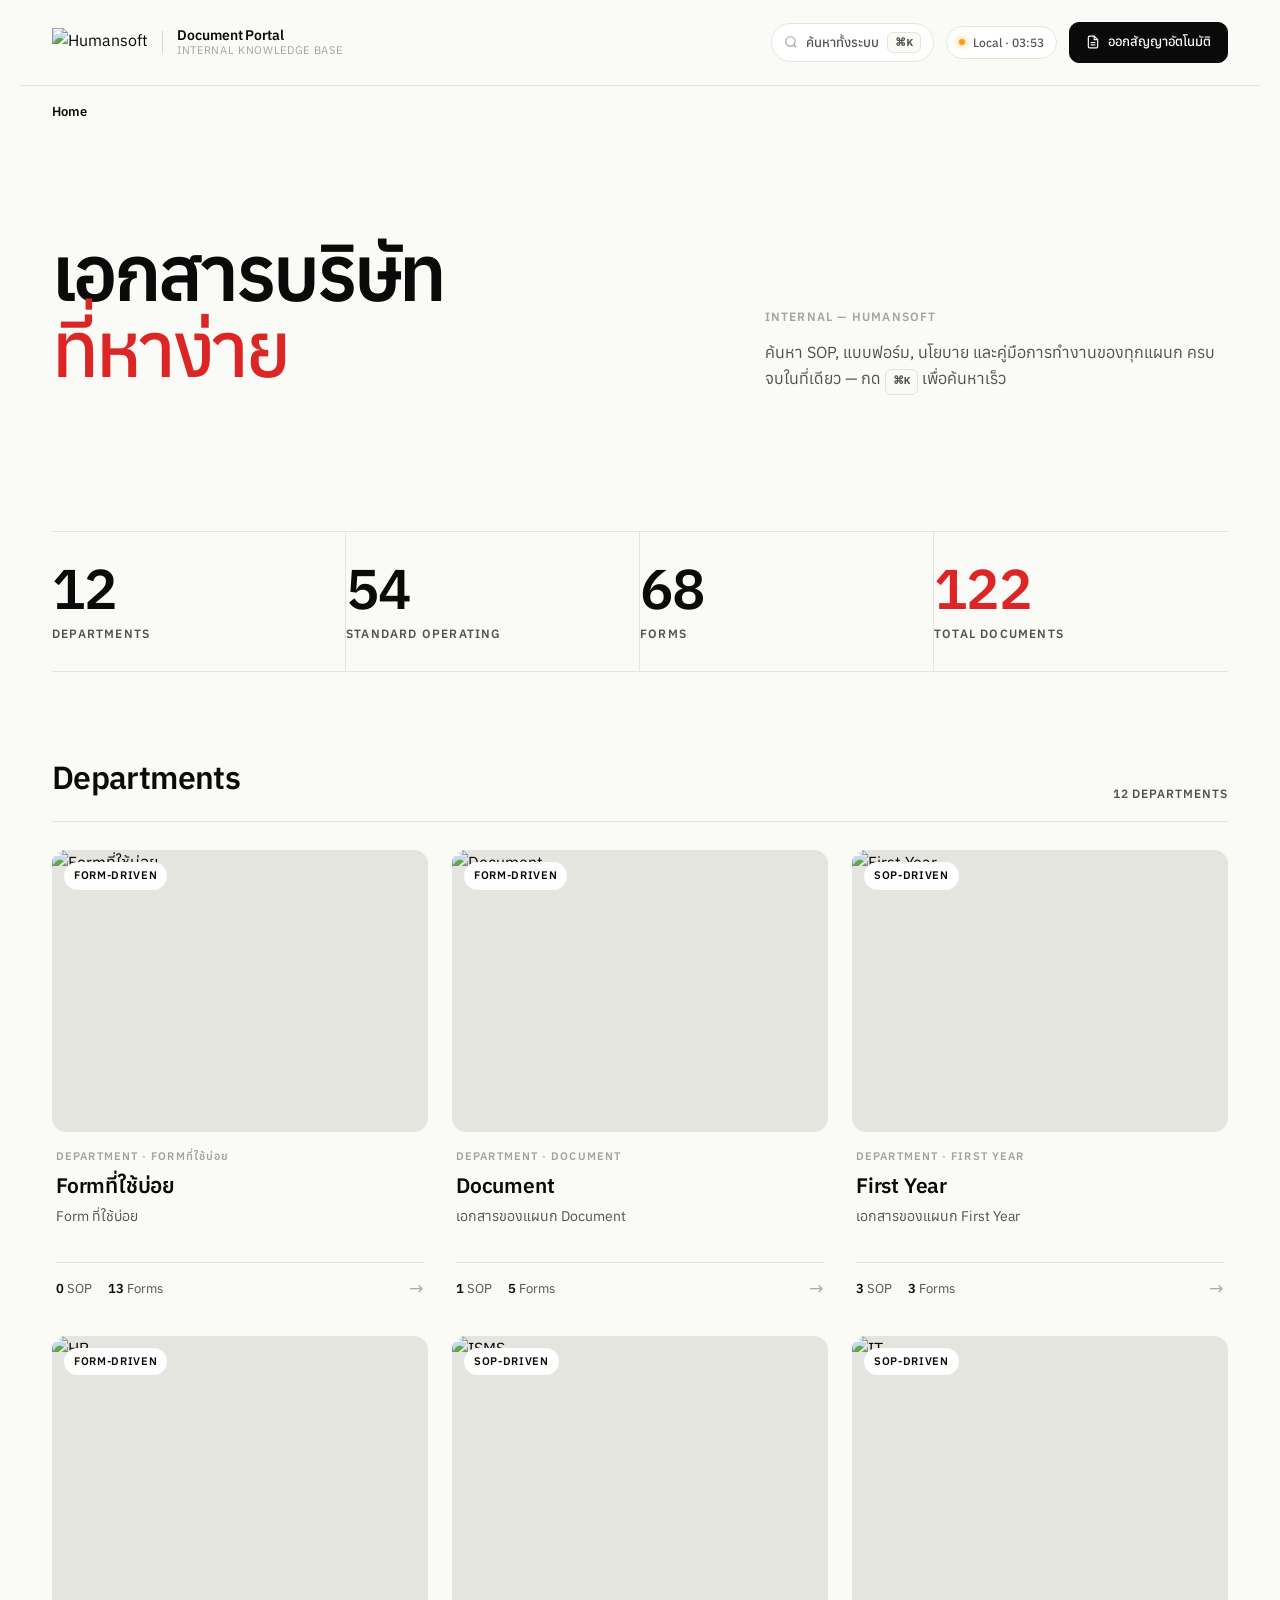
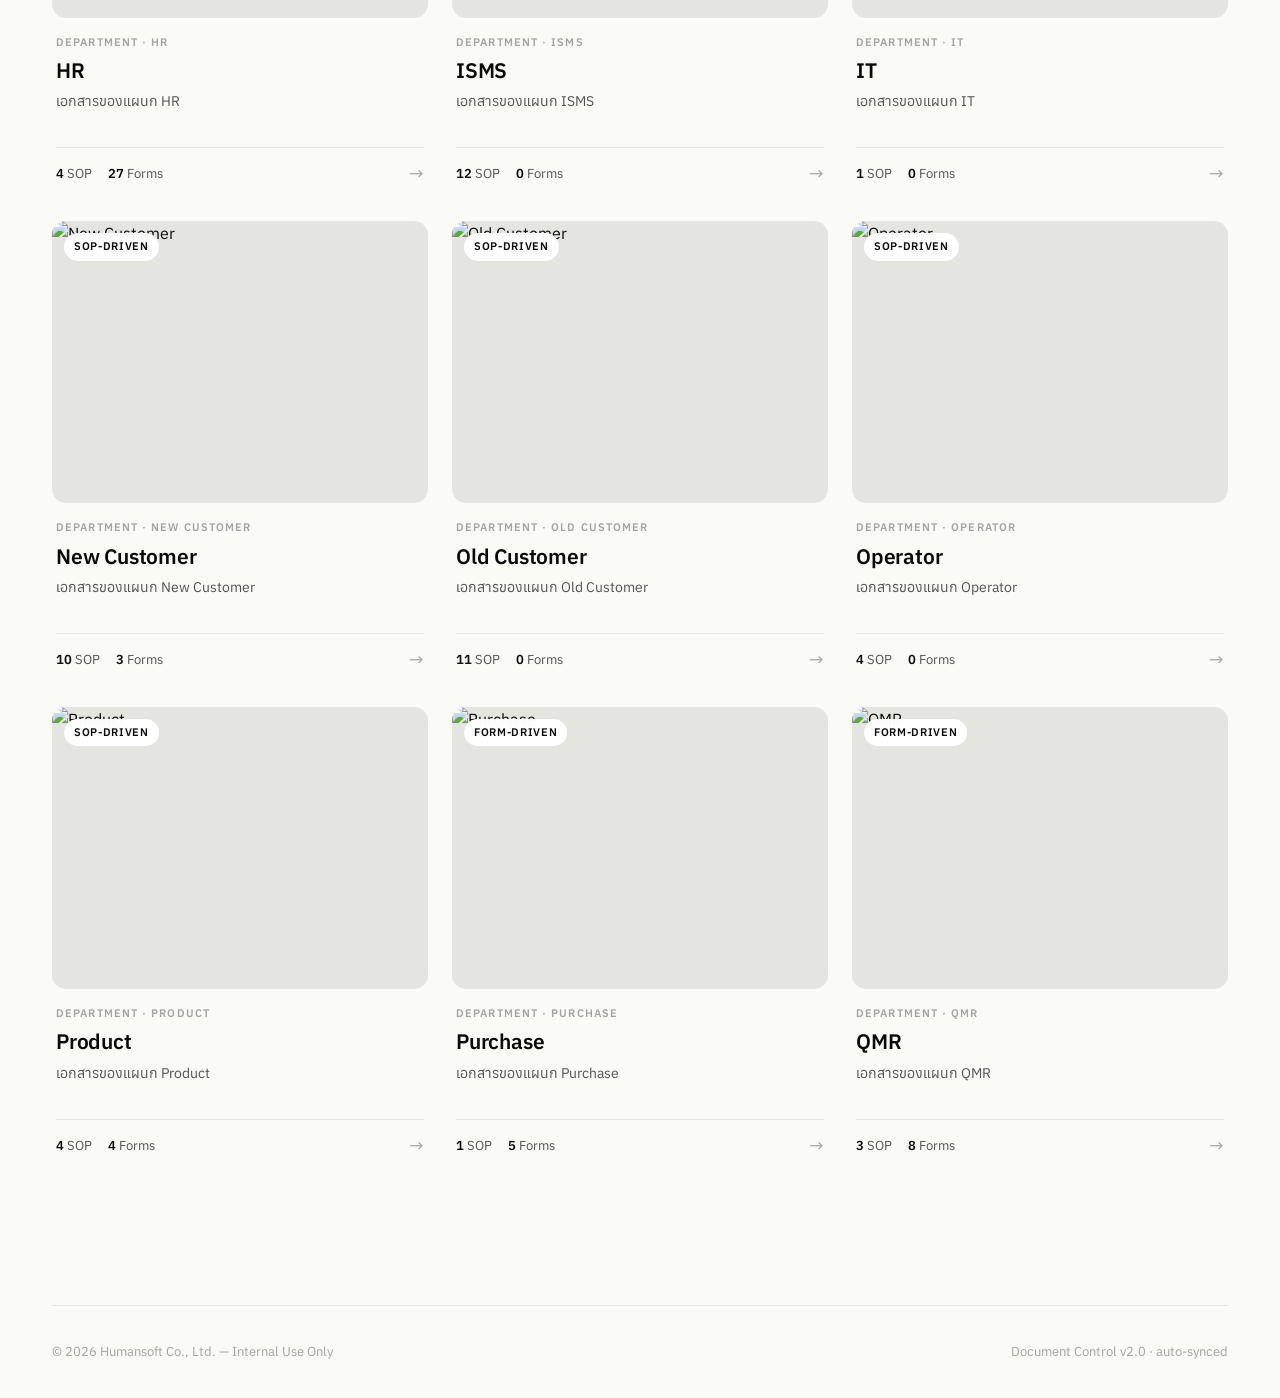
==== commit 36720817: "Update index.html" ====
--- a/index.html
+++ b/index.html
@@ -33,7 +33,7 @@
         </button>
         <div id="liveBadge" class="live-badge local"><span id="liveBadgeText">Loading…</span></div>
         <a class="btn-contract" target="_blank" rel="noopener"
-           href="https://script.google.com/macros/s/AKfycbzgnGFsiTBcq9FoY0wa6mUWNJU2sAIti01YIjioEtryLD1NN9-EPfGOq-lP0rjK-FeP/exec">
+           href="https://hmsportal.online/contract-generator/">
           <svg viewBox="0 0 24 24"><path d="M14 2H6a2 2 0 0 0-2 2v16a2 2 0 0 0 2 2h12a2 2 0 0 0 2-2V8z"/><polyline points="14 2 14 8 20 8"/><line x1="16" y1="13" x2="8" y2="13"/><line x1="16" y1="17" x2="8" y2="17"/></svg>
           ออกสัญญาอัตโนมัติ
         </a>
